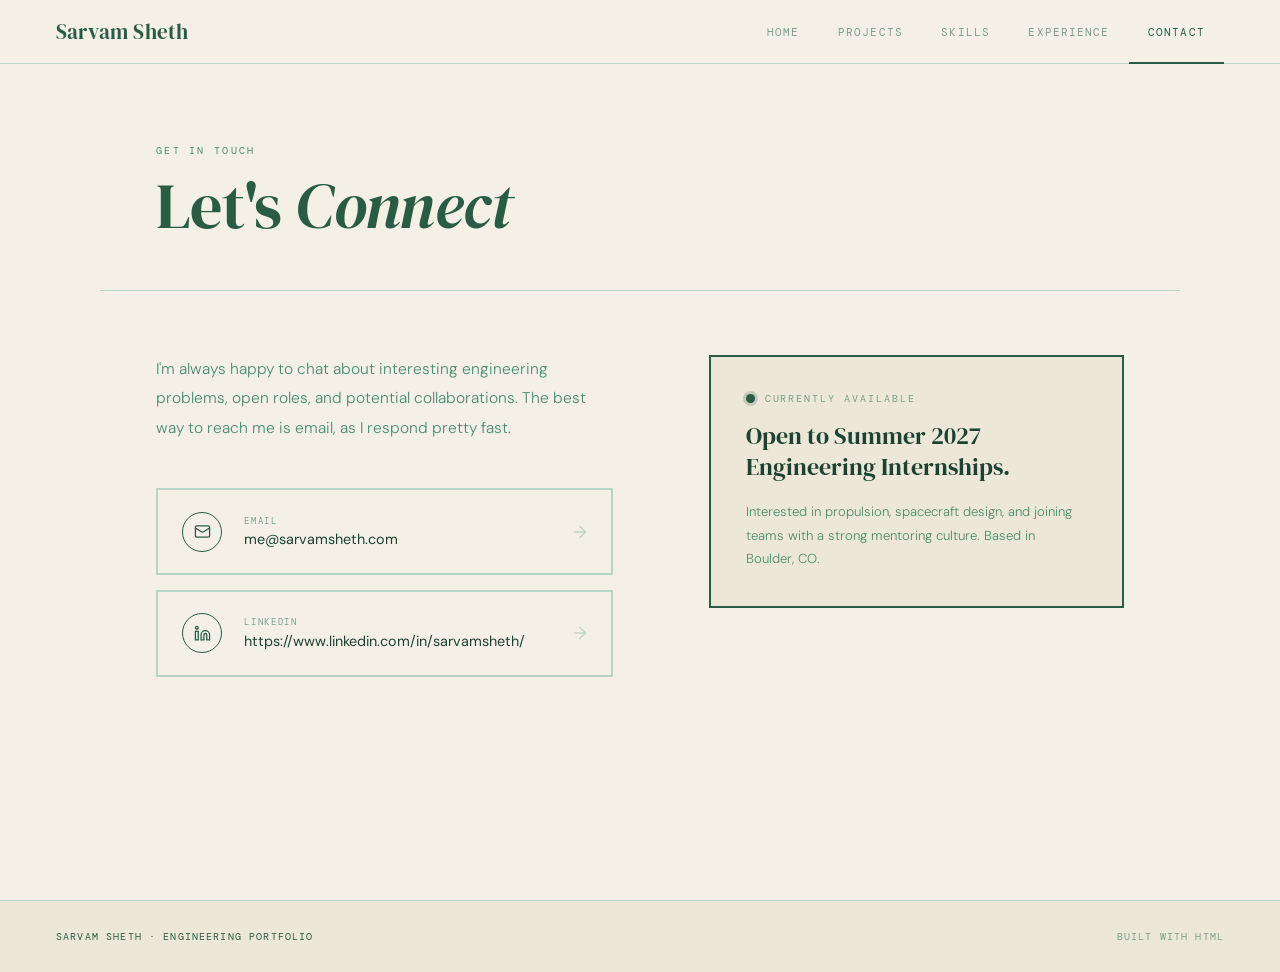
==== contact.html @ 3a16a287 "Add files via upload Split into multiple pages." ====
<!DOCTYPE html>
<html lang="en">
<head>
  <meta charset="UTF-8"/>
  <meta name="viewport" content="width=device-width, initial-scale=1.0"/>
  <title>Contact — Sarvam Sheth</title>
  <link rel="preconnect" href="https://fonts.googleapis.com">
  <link href="https://fonts.googleapis.com/css2?family=DM+Serif+Display:ital@0;1&family=DM+Mono:wght@400;500&family=DM+Sans:ital,wght@0,300;0,400;0,500;1,300&display=swap" rel="stylesheet">
  <link rel="stylesheet" href="styles.css">
</head>
<body>

<!-- NAV -->
<nav>
  <span class="nav-logo" onclick="location.href='index.html'">Sarvam Sheth</span>
  <ul class="nav-links">
    <li><button onclick="location.href='index.html'" id="nav-index">Home</button></li>
    <li><button onclick="location.href='projects.html'" id="nav-projects">Projects</button></li>
    <li><button onclick="location.href='skills.html'" id="nav-skills">Skills</button></li>
    <li><button onclick="location.href='experience.html'" id="nav-experience">Experience</button></li>
    <li><button onclick="location.href='contact.html'" id="nav-contact" class="active">Contact</button></li>
  </ul>
</nav>

<div class="page active" id="page-contact">
  <div class="page-header">
    <p class="section-eyebrow">Get in Touch</p>
    <h2 class="page-title">Let's <em>Connect</em></h2>
  </div>

  <div class="contact-body">
    <div class="reveal">
      <p class="contact-intro">
        I'm always happy to chat about interesting engineering problems, open roles,
        and potential collaborations. The best way to reach me is email, as I respond pretty fast.
      </p>
      <div class="contact-channels">

        <a class="contact-channel" href="me@sarvamsheth.com">
          <div class="ch-icon">
            <svg viewBox="0 0 24 24" fill="none" stroke="currentColor" stroke-width="1.8">
              <rect x="2" y="4" width="20" height="16" rx="2"/>
              <path d="m22 7-8.97 5.7a1.94 1.94 0 0 1-2.06 0L2 7"/>
            </svg>
          </div>
          <div class="ch-meta">
            <div class="ch-type">Email</div>
            <div class="ch-val"><span class="__cf_email__" data-cfemail="03626f667b43667b626e736f662d606c6e"><span class="__cf_email__" data-cfemail="5e333b1e2d3f2c283f332d363b2a36703d3133">me@sarvamsheth.com</span></span></div>
          </div>
          <div class="ch-arr">→</div>
        </a>

        <a class="contact-channel" href="https://www.linkedin.com/in/sarvam-sheth-b23569243/" target="_blank">
          <div class="ch-icon">
            <svg viewBox="0 0 24 24" fill="none" stroke="currentColor" stroke-width="1.8">
              <path d="M16 8a6 6 0 0 1 6 6v7h-4v-7a2 2 0 0 0-2-2 2 2 0 0 0-2 2v7h-4v-7a6 6 0 0 1 6-6z"/>
              <rect x="2" y="9" width="4" height="12"/><circle cx="4" cy="4" r="2"/>
            </svg>
          </div>
          <div class="ch-meta">
            <div class="ch-type">LinkedIn</div>
            <div class="ch-val">https://www.linkedin.com/in/sarvamsheth/</div>
          </div>
          <div class="ch-arr">→</div>
        </a>
      </div>
    </div>

    <div class="reveal">
      <div class="avail-card">
        <div class="avail-status"><span class="avail-dot"></span>Currently Available</div>
        <div class="avail-title">Open to Summer 2027 Engineering Internships.</div>
        <div class="avail-detail">
          Interested in propulsion, spacecraft design, and joining teams with a strong
          mentoring culture. Based in Boulder, CO.
        </div>
      </div>
    </div>
  </div>
</div><!-- /contact -->

<!-- FOOTER -->


<footer>
  <span>Sarvam Sheth &middot; Engineering Portfolio</span>
  <span>Built with HTML</span>
</footer>

<script src="main.js"></script>
</body>
</html>
---- styles.css ----
*, *::before, *::after { box-sizing: border-box; margin: 0; padding: 0; }

    :root {
      --cream:    #f4f0e6;
      --cream2:   #ece7d8;
      --cream3:   #e2dccb;
      --green:    #2a5c45;
      --green2:   #1d4232;
      --green-lt: #4a8c6e;
      --green-gl: rgba(42,92,69,0.07);
      --ink:      #2a5c45;
      --ink2:     #1d4232;
      --muted:    #7a9e8c;
      --border:   #b8d4c4;
      --serif:    'DM Serif Display', serif;
      --mono:     'DM Mono', monospace;
      --sans:     'DM Sans', sans-serif;
    }

    html { scroll-behavior: smooth; }
    body {
      background: var(--cream);
      color: var(--ink);
      font-family: var(--sans);
      overflow-x: hidden;
      min-height: 100vh;
    }

    /* ─── NAV ─── */
    nav {
      position: fixed; top: 0; width: 100%; z-index: 200;
      display: flex; justify-content: space-between; align-items: center;
      padding: 0 3.5rem;
      height: 64px;
      background: rgba(244,240,230,0.93);
      backdrop-filter: blur(16px);
      border-bottom: 1.5px solid var(--border);
    }
    .nav-logo {
      font-family: var(--serif);
      font-size: 1.3rem;
      color: var(--green);
      cursor: pointer;
      letter-spacing: .01em;
      user-select: none;
    }
    .nav-links { display: flex; gap: 0; list-style: none; }
    .nav-links li button {
      display: block;
      padding: 0 1.2rem;
      height: 64px;
      line-height: 64px;
      font-family: var(--mono);
      font-size: .7rem;
      letter-spacing: .1em;
      text-transform: uppercase;
      color: var(--muted);
      background: none;
      border: none;
      border-bottom: 2.5px solid transparent;
      cursor: pointer;
      transition: color .2s, background .2s, border-color .2s;
      white-space: nowrap;
    }
    .nav-links li button:hover { color: var(--green); background: var(--green-gl); }
    .nav-links li button.active { color: var(--green); border-bottom-color: var(--green); }

    /* ─── PAGE SYSTEM ─── */
    .page { display: none; padding-top: 64px; min-height: 100vh; }
    .page.active { display: block; }

    /* ─── SHARED ─── */
    .section-eyebrow {
      font-family: var(--mono);
      font-size: .65rem;
      letter-spacing: .22em;
      text-transform: uppercase;
      color: var(--green-lt);
      margin-bottom: .9rem;
    }
    h2.page-title {
      font-family: var(--serif);
      font-size: clamp(2.4rem, 5vw, 4rem);
      font-weight: 400;
      line-height: 1.1;
      color: var(--ink);
      letter-spacing: -.01em;
    }
    h2.page-title em { color: var(--green); font-style: italic; }
    .page-header {
      padding: 5rem 3.5rem 3rem;
      max-width: 1080px;
      margin: 0 auto;
      border-bottom: 1.5px solid var(--border);
    }

    /* ─── BUTTONS ─── */
    .btn {
      display: inline-flex; align-items: center; gap: .55rem;
      padding: .85rem 1.8rem;
      font-family: var(--mono);
      font-size: .7rem;
      letter-spacing: .1em;
      text-transform: uppercase;
      text-decoration: none;
      cursor: pointer;
      border: none;
      transition: all .18s;
    }
    .btn-solid { background: var(--green); color: var(--cream); border: 2px solid var(--green); }
    .btn-solid:hover { background: var(--green2); border-color: var(--green2); transform: translate(-2px,-2px); box-shadow: 4px 4px 0 var(--green2); }
    .btn-outline { background: transparent; color: var(--green); border: 2px solid var(--green); }
    .btn-outline:hover { background: var(--green); color: var(--cream); }
    .btn-ghost { background: rgba(42,92,69,.08); color: var(--green); border: 2px solid rgba(42,92,69,.3); }
    .btn-ghost:hover { background: rgba(42,92,69,.15); border-color: var(--green); }

    /* ═══════════════ HOME ═══════════════ */
    #page-home { padding-top: 0; }

    /* Tall wrapper gives scroll room while hero is sticky */
    .hero-wrapper {
      height: 175vh;
      position: relative;
    }

    /* Sticks to top while user scrolls through the wrapper */
    .hero-fullbg {
      position: sticky;
      top: 0;
      height: 100vh;
      overflow: hidden;
      display: flex;
      align-items: flex-end;
    }

    /* BG image — reveals on page load */
    .hero-bg-img {
      position: absolute; inset: 0;
      opacity: 0;
      animation: imgReveal 1.4s 0s cubic-bezier(.25,.46,.45,.94) forwards;
    }
    .hero-bg-img img {
      width: 100%; height: 100%;
      object-fit: cover; object-position: center top;
      display: block;
    }
    .hero-bg-placeholder {
      width: 100%; height: 100%;
      display: flex; flex-direction: column;
      align-items: center; justify-content: center; gap: 1rem;
      background: var(--cream2); color: var(--muted);
    }
    .hero-bg-placeholder svg { width: 80px; height: 80px; opacity: .25; }
    .hero-bg-placeholder span { font-family: var(--mono); font-size: .65rem; letter-spacing: .2em; text-transform: uppercase; }
    .hero-bg-placeholder small { font-family: var(--sans); font-size: .8rem; color: var(--border); }

    /* Gradient fade — scroll-driven via JS class */
    .hero-fade {
      position: absolute; bottom: 0; left: 0; right: 0;
      height: 75%;
      background: linear-gradient(to bottom,
        transparent 0%,
        rgba(244,240,230,0.2) 20%,
        rgba(244,240,230,0.75) 52%,
        rgba(244,240,230,0.97) 78%,
        var(--cream) 100%
      );
      opacity: 0;
      transition: opacity .9s ease;
      pointer-events: none;
    }
    .hero-fullbg.text-visible .hero-fade { opacity: 1; }

    /* Text content — scroll-driven */
    .hero-content {
      position: relative; z-index: 2;
      padding: 0 3.5rem 5rem;
      max-width: 680px;
    }
    .hero-eyebrow {
      font-family: var(--mono);
      font-size: .7rem; letter-spacing: .22em; text-transform: uppercase;
      color: var(--green-lt); margin-bottom: 1.2rem;
      opacity: 0; transform: translateY(32px);
      transition: opacity .6s ease, transform .6s ease;
      transition-delay: 0s;
    }
    h1.hero-title {
      font-family: var(--serif);
      font-size: clamp(3.2rem, 7vw, 6rem);
      font-weight: 400; line-height: 1.02; letter-spacing: -.02em;
      color: var(--green2);
      opacity: 0; transform: translateY(32px);
      transition: opacity .65s ease, transform .65s ease;
      transition-delay: 0.1s;
    }
    h1.hero-title em { color: var(--green); font-style: italic; }
    .hero-bio {
      margin-top: 1.6rem;
      font-size: 1rem; font-weight: 300; line-height: 1.85;
      color: var(--green-lt); max-width: 480px;
      opacity: 0; transform: translateY(32px);
      transition: opacity .65s ease, transform .65s ease;
      transition-delay: 0.22s;
    }
    .hero-actions {
      display: flex; gap: .9rem; margin-top: 2.4rem; flex-wrap: wrap;
      opacity: 0; transform: translateY(28px);
      transition: opacity .6s ease, transform .6s ease;
      transition-delay: 0.34s;
    }

    /* Text-visible state — triggered by JS on scroll */
    .hero-fullbg.text-visible .hero-eyebrow,
    .hero-fullbg.text-visible h1.hero-title,
    .hero-fullbg.text-visible .hero-bio,
    .hero-fullbg.text-visible .hero-actions {
      opacity: 1; transform: translateY(0);
    }

    /* Scroll hint — visible after image loads, fades when text appears */
    .hero-scroll-hint {
      position: absolute; bottom: 2rem; right: 3.5rem;
      font-family: var(--mono); font-size: .58rem; letter-spacing: .2em; text-transform: uppercase;
      color: var(--muted);
      display: flex; flex-direction: column; align-items: center; gap: .5rem;
      opacity: 0;
      transition: opacity .5s ease;
    }
    .hero-scroll-hint.hint-show { opacity: 1; }
    .hero-fullbg.text-visible .hero-scroll-hint { opacity: 0; pointer-events: none; }
    .hero-scroll-hint::after { content: ''; width: 1px; height: 36px; background: var(--border); }

    /* About section — slide from opposite sides */
    .about-slide-left {
      opacity: 0; transform: translateX(-72px);
      transition: opacity .85s cubic-bezier(.16,1,.3,1), transform .85s cubic-bezier(.16,1,.3,1);
    }
    .about-slide-right {
      opacity: 0; transform: translateX(72px);
      transition: opacity .85s cubic-bezier(.16,1,.3,1), transform .85s cubic-bezier(.16,1,.3,1);
      transition-delay: 0.12s;
    }
    .about-slide-left.slide-in { opacity: 1; transform: translateX(0); }
    .about-slide-right.slide-in { opacity: 1; transform: translateX(0); }

    /* Home — about band */
    .home-about {
      background: var(--cream2);
      color: var(--green2);
      padding: 5.5rem 3.5rem;
      border-top: 1.5px solid var(--border);
    }
    .home-about-inner {
      max-width: 1080px;
      margin: 0 auto;
      display: grid;
      grid-template-columns: 1fr 1fr;
      gap: 6rem;
      align-items: start;
    }
    .home-about .section-eyebrow { color: var(--green-lt); }
    .home-about .page-title { color: var(--green2); }
    .home-about .page-title em { color: var(--green); }
    .about-body {
      font-size: .95rem;
      font-weight: 300;
      color: var(--green-lt);
      line-height: 1.9;
    }
    .about-body p + p { margin-top: 1.2rem; }
    .about-facts { display: flex; flex-direction: column; gap: 0; }
    .fact-row {
      display: flex; gap: 1.4rem; align-items: flex-start;
      padding: 1.4rem 0;
      border-bottom: 1px solid var(--border);
    }
    .fact-row:first-child { padding-top: 0; }
    .fact-num {
      font-family: var(--serif);
      font-size: 2.8rem;
      color: var(--green);
      line-height: 1;
      min-width: 80px;
    }
    .fact-detail {}
    .fact-label { font-family: var(--mono); font-size: .62rem; letter-spacing: .14em; text-transform: uppercase; color: var(--muted); margin-top: .35rem; }


    /* ── Project slide-in from sides ── */
    .proj-slide-left {
      opacity: 0; transform: translateX(-80px);
      transition: opacity .8s cubic-bezier(.16,1,.3,1), transform .8s cubic-bezier(.16,1,.3,1);
    }
    .proj-slide-right {
      opacity: 0; transform: translateX(80px);
      transition: opacity .8s cubic-bezier(.16,1,.3,1), transform .8s cubic-bezier(.16,1,.3,1);
      transition-delay: 0.1s;
    }
    .proj-slide-left.slide-in  { opacity: 1; transform: translateX(0); }
    .proj-slide-right.slide-in { opacity: 1; transform: translateX(0); }

    /* ── Skill box pop-in ── */
    .skill-box {
      border: 2.5px solid var(--green);
      padding: 1.6rem 1.5rem 1.4rem;
      background: var(--cream);
      position: relative;
      transition: transform .18s, box-shadow .18s, background .18s,
                  opacity .5s ease, scale .5s cubic-bezier(.16,1,.3,1);
      opacity: 0;
      scale: 0.88;
    }
    .skill-box.pop-in { opacity: 1; scale: 1; }
    .skill-box:hover { transform: translate(-4px,-4px); box-shadow: 6px 6px 0 var(--green); background: var(--cream2); }

    /* ═══════════════ PROJECTS ═══════════════ */
    .projects-list {
      max-width: 1080px;
      margin: 0 auto;
      padding: 0 3.5rem 6rem;
    }
    .project-item {
      display: grid;
      grid-template-columns: 1fr 1fr;
      border-bottom: 1.5px solid var(--border);
      padding: 4rem 0;
    }
    .project-item.flip { direction: rtl; }
    .project-item.flip > * { direction: ltr; }
    .proj-img-wrap {
      background: var(--cream2);
      border: 1.5px solid var(--border);
      aspect-ratio: 4/3;
      overflow: hidden;
      position: relative;
      display: flex; align-items: center; justify-content: center;
    }
    .proj-img-wrap img { width: 100%; height: 100%; object-fit: cover; position: absolute; inset: 0; }
    .proj-img-placeholder { display: flex; flex-direction: column; align-items: center; gap: .7rem; color: var(--muted); }
    .proj-img-placeholder svg { width: 40px; height: 40px; opacity: .3; }
    .proj-img-placeholder span { font-family: var(--mono); font-size: .58rem; letter-spacing: .1em; text-transform: uppercase; }
    .proj-img-placeholder small { font-family: var(--sans); font-size: .73rem; color: var(--border); max-width: 130px; text-align: center; line-height: 1.5; }
    .proj-content {
      padding: 2.5rem 3rem;
      display: flex; flex-direction: column; justify-content: center;
      border: 1.5px solid var(--border);
      border-left: none;
    }
    .project-item.flip .proj-content { border-left: 1.5px solid var(--border); border-right: none; }
    .proj-num { font-family: var(--mono); font-size: .6rem; letter-spacing: .18em; text-transform: uppercase; color: var(--green-lt); margin-bottom: .9rem; }
    .proj-title { font-family: var(--serif); font-size: 1.85rem; font-weight: 400; line-height: 1.15; margin-bottom: 1rem; color: var(--green2); }
    .proj-desc { font-size: .87rem; font-weight: 300; color: var(--green-lt); line-height: 1.85; margin-bottom: 1.5rem; }
    .proj-tags { display: flex; flex-wrap: wrap; gap: .4rem; margin-bottom: 1.8rem; }
    .tag {
      font-family: var(--mono); font-size: .58rem; letter-spacing: .1em; text-transform: uppercase;
      padding: .28rem .72rem; border: 1.5px solid var(--border); color: var(--muted);
    }
    .proj-link {
      font-family: var(--mono); font-size: .67rem; letter-spacing: .12em; text-transform: uppercase;
      color: var(--green); text-decoration: none; background: none; border: none; padding: 0;
      display: inline-flex; align-items: center; gap: .5rem;
      border-bottom: 1.5px solid var(--green); padding-bottom: .15rem; width: fit-content;
      transition: gap .2s, color .2s; cursor: pointer;
    }
    .proj-link:hover { gap: .9rem; color: var(--green2); }

    /* ═══════════════ SKILLS ═══════════════ */
    .skills-body { max-width: 1080px; margin: 0 auto; padding: 3.5rem 3.5rem 6rem; }
    .skills-category { margin-bottom: 4.5rem; }
    .skills-cat-title {
      font-family: var(--mono); font-size: .65rem; letter-spacing: .2em; text-transform: uppercase;
      color: var(--green); padding-bottom: 1rem;
      border-bottom: 2px solid var(--green); margin-bottom: 1.8rem;
      display: flex; align-items: center; gap: .7rem;
    }
    .skills-cat-title::before { content: ''; width: 8px; height: 8px; background: var(--green); border-radius: 50%; flex-shrink: 0; }
    .skills-boxes {
      display: grid;
      grid-template-columns: repeat(3, 1fr);
      gap: 1rem;
    }

    .skill-box-tag {
      position: absolute; top: .8rem; right: .9rem;
      font-family: var(--mono); font-size: .52rem; letter-spacing: .1em; text-transform: uppercase;
      color: var(--border);
    }
    .skill-box-name { font-family: var(--serif); font-size: 1.2rem; font-weight: 400; margin-bottom: .45rem; color: var(--green2); }
    .skill-box-level { font-family: var(--mono); font-size: .57rem; letter-spacing: .14em; text-transform: uppercase; color: var(--green-lt); margin-bottom: .75rem; }
    .skill-box-desc { font-size: .79rem; font-weight: 300; color: var(--green-lt); line-height: 1.72; }

    /* ═══════════════ EXPERIENCE ═══════════════ */
    .experience-body { max-width: 1180px; margin: 0 auto; padding: 3.5rem 3.5rem 6rem; }
    .timeline { position: relative; padding-left: 2.5rem; }
    .timeline::before { content: ''; position: absolute; left: 0; top: 0; bottom: 0; width: 1.5px; background: var(--border); }
    .timeline-item {
      position: relative; padding-bottom: 4rem;
      display: grid; grid-template-columns: 1fr 320px;
      gap: 3rem; align-items: start;
    }
    .timeline-item::before {
      content: ''; position: absolute; left: -2.5rem; top: .55rem;
      width: 9px; height: 9px; background: var(--green); border-radius: 50%;
      border: 2.5px solid var(--cream); box-shadow: 0 0 0 1.5px var(--green);
    }
    .tl-text { min-width: 0; }
    .tl-date { font-family: var(--mono); font-size: .62rem; letter-spacing: .18em; text-transform: uppercase; color: var(--green-lt); margin-bottom: .5rem; }
    .tl-role { font-family: var(--serif); font-size: 1.7rem; font-weight: 400; line-height: 1.2; color: var(--green2); }
    .tl-company { font-family: var(--mono); font-size: .73rem; color: var(--muted); letter-spacing: .06em; margin: .45rem 0 1rem; }
    .tl-desc { font-size: .87rem; font-weight: 300; color: var(--green-lt); line-height: 1.9; }
    .tl-images {
      display: grid;
      grid-template-columns: 1fr 1fr;
      gap: .5rem;
      align-content: start;
    }
    .tl-img-item {
      aspect-ratio: 1/1; background: var(--cream2);
      border: 1.5px solid var(--border); overflow: hidden;
      display: flex; align-items: center; justify-content: center;
    }
    .tl-img-item img { width: 100%; height: 100%; object-fit: cover; display: block; }
    .tl-img-ph { display: flex; flex-direction: column; align-items: center; gap: .4rem; color: var(--muted); }
    .tl-img-ph svg { width: 22px; height: 22px; opacity: .28; }
    .tl-img-ph span { font-family: var(--mono); font-size: .5rem; letter-spacing: .1em; text-transform: uppercase; }
    .tl-img-cap { font-family: var(--mono); font-size: .5rem; letter-spacing: .1em; text-transform: uppercase; color: var(--muted); margin-top: .25rem; }
    @media (max-width: 860px) {
      .timeline-item { grid-template-columns: 1fr; }
      .tl-images { grid-template-columns: repeat(3, 1fr); }
    }

    /* ═══════════════ CONTACT ═══════════════ */
    .contact-body {
      max-width: 1080px; margin: 0 auto;
      padding: 4rem 3.5rem 6rem;
      display: grid; grid-template-columns: 1.1fr 1fr; gap: 6rem; align-items: start;
    }
    .contact-intro { font-size: .97rem; font-weight: 300; color: var(--green-lt); line-height: 1.9; margin-bottom: 2.8rem; }
    .contact-channels { display: flex; flex-direction: column; gap: .9rem; }
    .contact-channel {
      display: flex; align-items: center; gap: 1.4rem;
      padding: 1.35rem 1.5rem;
      border: 2px solid var(--border);
      text-decoration: none; color: var(--green2); background: var(--cream);
      transition: border-color .18s, transform .18s, box-shadow .18s;
    }
    .contact-channel:hover { border-color: var(--green); transform: translate(-3px,-3px); box-shadow: 5px 5px 0 var(--green); }
    .ch-icon {
      width: 40px; height: 40px; border: 1.5px solid var(--green); border-radius: 50%;
      display: flex; align-items: center; justify-content: center; color: var(--green); flex-shrink: 0;
    }
    .ch-icon svg { width: 17px; height: 17px; }
    .ch-meta { flex: 1; }
    .ch-type { font-family: var(--mono); font-size: .58rem; letter-spacing: .18em; text-transform: uppercase; color: var(--muted); margin-bottom: .22rem; }
    .ch-val { font-size: .9rem; font-weight: 400; }
    .ch-arr { font-size: 1.1rem; color: var(--border); transition: color .2s; }
    .contact-channel:hover .ch-arr { color: var(--green); }

    .avail-card {
      padding: 2.2rem; border: 2.5px solid var(--green);
      background: var(--cream2); color: var(--green2);
    }
    .avail-status { font-family: var(--mono); font-size: .62rem; letter-spacing: .2em; text-transform: uppercase; color: var(--muted); margin-bottom: 1rem; display: flex; align-items: center; gap: .6rem; }
    .avail-dot { width: 9px; height: 9px; background: var(--green); border-radius: 50%; box-shadow: 0 0 0 3px rgba(42,92,69,.2); flex-shrink: 0; }
    .avail-title { font-family: var(--serif); font-size: 1.5rem; line-height: 1.28; color: var(--green2); margin-bottom: 1.1rem; }
    .avail-detail { font-size: .82rem; font-weight: 300; color: var(--green-lt); line-height: 1.8; }

    /* ─── FOOTER ─── */
    footer {
      background: var(--cream2); color: var(--muted);
      border-top: 1.5px solid var(--border);
      padding: 1.8rem 3.5rem;
      display: flex; justify-content: space-between; align-items: center;
      font-family: var(--mono); font-size: .6rem; letter-spacing: .12em; text-transform: uppercase;
    }
    footer span:first-child { color: var(--green); }

    /* ─── ANIMATIONS ─── */
    @keyframes fadeUp {
      from { opacity: 0; transform: translateY(20px); }
      to   { opacity: 1; transform: translateY(0); }
    }
    @keyframes fadeIn {
      from { opacity: 0; }
      to   { opacity: 1; }
    }
    @keyframes imgReveal {
      0%   { opacity: 0; transform: scale(1.04); }
      100% { opacity: 1; transform: scale(1); }
    }

    /* Page-header entrance animation (triggered via .page-entering class) */
    .page-entering .page-header .section-eyebrow {
      opacity: 0;
      animation: fadeUp .5s .05s ease forwards;
    }
    .page-entering .page-header .page-title {
      opacity: 0;
      animation: fadeUp .6s .2s ease forwards;
    }

    .reveal { opacity: 0; transform: translateY(24px); transition: opacity .65s ease, transform .65s ease; }
    .reveal.visible { opacity: 1; transform: none; }

    /* ─── RESPONSIVE ─── */
    /* ── Tablet (≤860px) ── */
    @media (max-width: 860px) {
      nav { padding: 0 1.5rem; }
      .nav-links li button { padding: 0 .75rem; font-size: .63rem; }
      #page-home .hero { grid-template-columns: 1fr; padding: 3.5rem 1.5rem; gap: 2.5rem; }
      .hero-photo-wrap { max-width: 260px; }
      .home-about { padding: 4rem 1.5rem; }
      .home-about-inner { grid-template-columns: 1fr; gap: 3rem; }
      .page-header, .projects-list, .skills-body, .experience-body, .contact-body { padding-left: 1.5rem; padding-right: 1.5rem; }
      .project-item { grid-template-columns: 1fr; }
      .project-item.flip { direction: ltr; }
      .proj-content { border-left: 1.5px solid var(--border) !important; border-right: none !important; border-top: none; }
      .skills-boxes { grid-template-columns: 1fr 1fr; }
      .contact-body { grid-template-columns: 1fr; gap: 3rem; }
      footer { flex-direction: column; gap: .6rem; text-align: center; }
      .timeline-item { grid-template-columns: 1fr; }
      .tl-images { grid-template-columns: repeat(3, 1fr); position: static; }
    }

    /* ── Phone (≤520px) ── */
    @media (max-width: 520px) {
      /* Nav */
      nav { padding: 0 1rem; height: 52px; }
      .nav-logo { font-size: .85rem; }
      .nav-links { gap: 0; }
      .nav-links li button { padding: 0 .5rem; font-size: .55rem; letter-spacing: .08em; }

      /* Hero */
      .hero-content { padding: 0 1.2rem 4rem; }
      h1.hero-title { font-size: 2.6rem; }
      .hero-bio { font-size: .88rem; }
      .hero-actions { flex-direction: column; gap: .6rem; }
      .hero-actions .btn { text-align: center; justify-content: center; }
      .hero-scroll-hint { right: 1.2rem; }

      /* Home about */
      .home-about { padding: 3rem 1.2rem; }
      .page-title { font-size: 1.9rem; }

      /* Page headers */
      .page-header { padding-left: 1.2rem; padding-right: 1.2rem; }
      .page-header .page-title { font-size: 2rem; }

      /* Projects */
      .projects-list { padding-left: 1.2rem; padding-right: 1.2rem; padding-bottom: 3rem; }
      .proj-title { font-size: 1.4rem; }
      .proj-content { padding: 1.5rem 1.2rem; }

      /* Skills */
      .skills-body { padding: 2rem 1.2rem 4rem; }
      .skills-boxes { grid-template-columns: 1fr; }

      /* Experience */
      .experience-body { padding: 2rem 1.2rem 4rem; }
      .timeline { padding-left: 1.8rem; }
      .tl-role { font-size: 1.3rem; }
      .tl-images { grid-template-columns: 1fr 1fr; }

      /* Contact */
      .contact-body { padding: 2rem 1.2rem 4rem; }
      .contact-channel { padding: 1rem 1.1rem; gap: 1rem; }

      /* Footer */
      footer { padding: 1.4rem 1.2rem; flex-direction: column; gap: .5rem; text-align: center; }

      /* Buttons */
      .btn { font-size: .67rem; padding: .75rem 1.4rem; }

      /* Project modals */
      .pmod-header { padding: 0 1.2rem; }
      .pmod-body { padding: 1.8rem 1.2rem 4rem; }
      .pmod-title { font-size: 1.6rem; }
      .pmod-meta { grid-template-columns: 1fr; }
      .pmod-meta-item { border-right: none; border-bottom: 1.5px solid var(--border); }
      .pmod-meta-item:last-child { border-bottom: none; }
      .pmod-img-grid { grid-template-columns: 1fr; }
    }

    /* ═══════════════ PROJECT DETAIL MODAL ═══════════════ */
    .proj-modal-backdrop {
      position: fixed; inset: 0; z-index: 500;
      background: rgba(29,66,50,0.18);
      opacity: 0; pointer-events: none;
      transition: opacity .35s ease;
    }
    .proj-modal-backdrop.open { opacity: 1; pointer-events: all; }

    .proj-modal {
      position: fixed; top: 0; right: 0; bottom: 0; z-index: 600;
      width: min(840px, 100vw);
      background: var(--cream);
      overflow-y: auto;
      transform: translateX(100%);
      transition: transform .42s cubic-bezier(.16,1,.3,1);
      box-shadow: -8px 0 40px rgba(29,66,50,0.12);
    }
    .proj-modal.open { transform: translateX(0); }

    .pmod-header {
      position: sticky; top: 0; z-index: 10;
      background: rgba(244,240,230,0.96);
      backdrop-filter: blur(12px);
      border-bottom: 1.5px solid var(--border);
      padding: 0 2.5rem; height: 60px;
      display: flex; align-items: center; justify-content: space-between;
    }
    .pmod-back {
      display: flex; align-items: center; gap: .55rem;
      font-family: var(--mono); font-size: .67rem; letter-spacing: .12em; text-transform: uppercase;
      color: var(--green); background: none; border: none; cursor: pointer;
      transition: gap .2s;
    }
    .pmod-back:hover { gap: .9rem; }
    .pmod-back svg { width: 14px; height: 14px; flex-shrink: 0; }
    .pmod-num { font-family: var(--mono); font-size: .6rem; letter-spacing: .18em; text-transform: uppercase; color: var(--muted); }

    .pmod-hero-img {
      width: 100%; aspect-ratio: 16/7;
      background: var(--cream2);
      border-bottom: 1.5px solid var(--border);
      overflow: hidden; position: relative;
      display: flex; align-items: center; justify-content: center;
    }
    .pmod-hero-img img { width: 100%; height: 100%; object-fit: cover; display: block; }
    .pmod-img-ph { display: flex; flex-direction: column; align-items: center; gap: .7rem; color: var(--muted); text-align: center; }
    .pmod-img-ph svg { width: 38px; height: 38px; opacity: .28; }
    .pmod-img-ph span { font-family: var(--mono); font-size: .58rem; letter-spacing: .12em; text-transform: uppercase; }
    .pmod-img-ph small { font-family: var(--sans); font-size: .72rem; color: var(--border); }

    .pmod-body { padding: 3rem 2.5rem 5rem; }
    .pmod-title {
      font-family: var(--serif);
      font-size: clamp(1.9rem, 4vw, 2.8rem);
      font-weight: 400; line-height: 1.1; letter-spacing: -.01em;
      color: var(--green2); margin-bottom: 1rem;
    }
    .pmod-tags { display: flex; flex-wrap: wrap; gap: .4rem; margin-bottom: 2.2rem; }

    .pmod-meta {
      display: grid; grid-template-columns: repeat(3, 1fr);
      border: 1.5px solid var(--border); margin-bottom: 3rem;
    }
    .pmod-meta-item { padding: 1.1rem 1.2rem; border-right: 1.5px solid var(--border); }
    .pmod-meta-item:last-child { border-right: none; }
    .pmod-meta-label { font-family: var(--mono); font-size: .55rem; letter-spacing: .18em; text-transform: uppercase; color: var(--muted); margin-bottom: .35rem; }
    .pmod-meta-val { font-size: .88rem; font-weight: 500; color: var(--green2); }

    .pmod-section { margin-bottom: 3rem; }
    .pmod-section-title {
      font-family: var(--mono); font-size: .62rem; letter-spacing: .2em; text-transform: uppercase;
      color: var(--green); border-bottom: 1.5px solid var(--border);
      padding-bottom: .8rem; margin-bottom: 1.4rem;
    }
    .pmod-text { font-size: .92rem; font-weight: 300; color: var(--green-lt); line-height: 1.9; }
    .pmod-text p + p { margin-top: 1.1rem; }

    .pmod-img-grid { display: grid; grid-template-columns: 1fr 1fr; gap: 1rem; margin: 2rem 0; }
    .pmod-img-grid.single { grid-template-columns: 1fr; }
    .pmod-inline-img {
      aspect-ratio: 4/3;
      background: var(--cream2); border: 1.5px solid var(--border);
      overflow: hidden; position: relative;
      display: flex; align-items: center; justify-content: center;
    }
    .pmod-inline-img img { width: 100%; height: 100%; object-fit: cover; display: block; }
    .pmod-img-cap { font-family: var(--mono); font-size: .57rem; letter-spacing: .1em; text-transform: uppercase; color: var(--muted); margin-top: .45rem; }

    .pmod-bullets { list-style: none; display: flex; flex-direction: column; gap: .75rem; }
    .pmod-bullets li {
      display: flex; gap: .8rem; align-items: flex-start;
      font-size: .9rem; font-weight: 300; color: var(--green-lt); line-height: 1.75;
    }
    .pmod-bullets li::before { content: "→"; color: var(--green); font-family: var(--mono); font-size: .78rem; flex-shrink: 0; margin-top: .1rem; }

    .pmod-link-row { display: flex; gap: 1rem; margin-top: 2.5rem; flex-wrap: wrap; }

    @media (max-width: 600px) {
      .pmod-body { padding: 2rem 1.5rem 4rem; }
      .pmod-header { padding: 0 1.5rem; }
      .pmod-meta { grid-template-columns: 1fr; }
      .pmod-meta-item { border-right: none; border-bottom: 1.5px solid var(--border); }
      .pmod-meta-item:last-child { border-bottom: none; }
      .pmod-img-grid { grid-template-columns: 1fr; }
    }
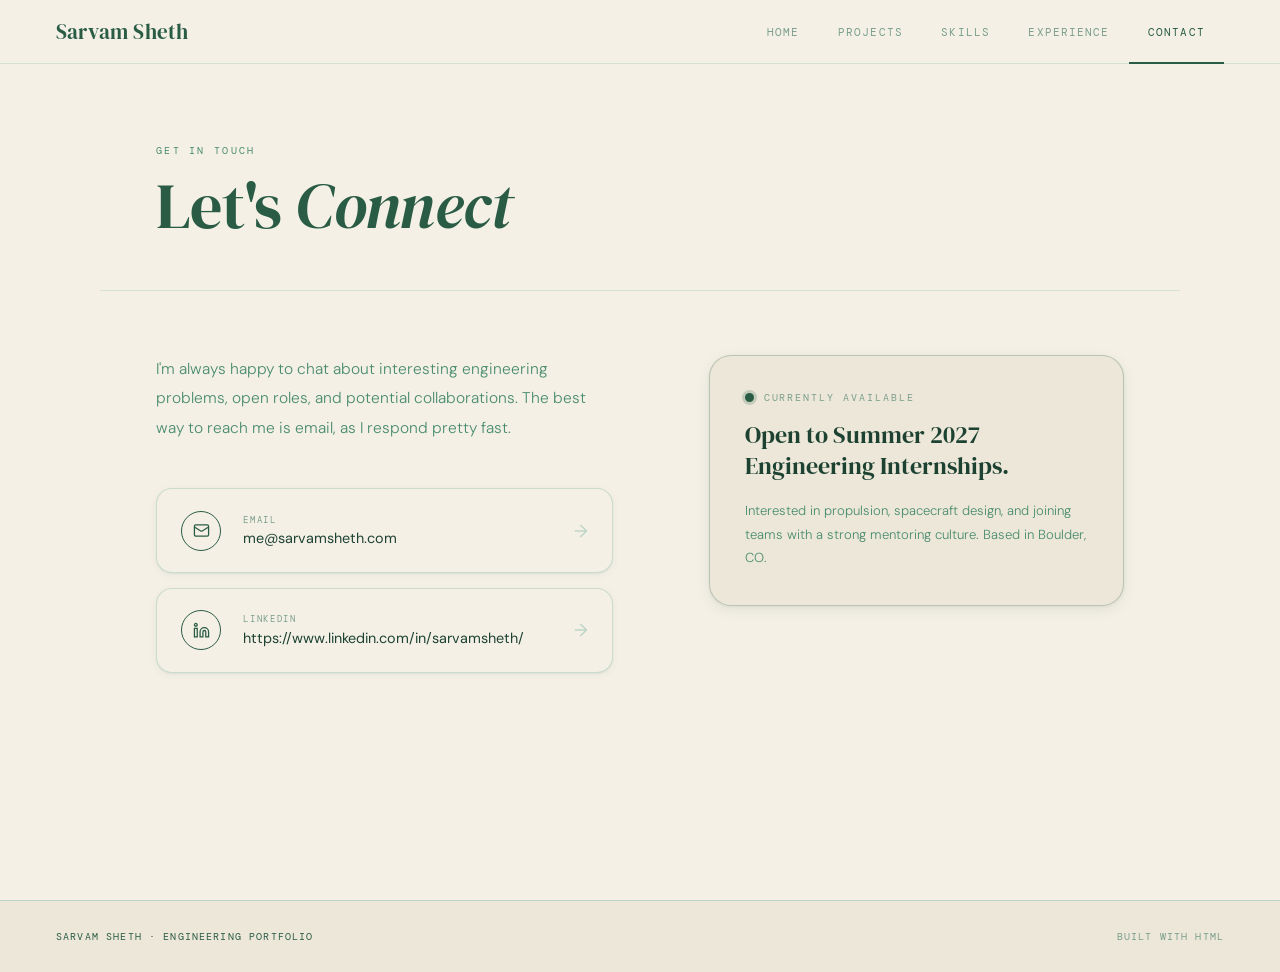
==== commit 01d4ffcd: "Add files via upload" ====
--- a/contact.html
+++ b/contact.html
@@ -77,9 +77,7 @@
       </div>
     </div>
   </div>
-</div><!-- /contact -->
-
-<!-- FOOTER -->
+</div>
 
 
 <footer>
@@ -89,4 +87,4 @@
 
 <script src="main.js"></script>
 </body>
-</html>
+</html>
--- a/styles.css
+++ b/styles.css
@@ -1,4 +1,4 @@
-    *, *::before, *::after { box-sizing: border-box; margin: 0; padding: 0; }
+*, *::before, *::after { box-sizing: border-box; margin: 0; padding: 0; }
 
     :root {
       --cream:    #f4f0e6;
@@ -15,6 +15,13 @@
       --serif:    'DM Serif Display', serif;
       --mono:     'DM Mono', monospace;
       --sans:     'DM Sans', sans-serif;
+      --r-lg: 22px;
+      --r-md: 16px;
+      --r-sm: 10px;
+      --r-pill: 999px;
+      --shadow-sm: 0 1px 2px rgba(29,66,50,.05), 0 2px 8px rgba(29,66,50,.05);
+      --shadow-md: 0 4px 14px rgba(29,66,50,.08), 0 1px 3px rgba(29,66,50,.06);
+      --shadow-lg: 0 14px 34px rgba(29,66,50,.12), 0 2px 8px rgba(29,66,50,.06);
     }
 
     html { scroll-behavior: smooth; }
@@ -34,7 +41,7 @@
       height: 64px;
       background: rgba(244,240,230,0.93);
       backdrop-filter: blur(16px);
-      border-bottom: 1.5px solid var(--border);
+      border-bottom: 1px solid rgba(184,212,196,.55);
     }
     .nav-logo {
       font-family: var(--serif);
@@ -62,7 +69,7 @@
       transition: color .2s, background .2s, border-color .2s;
       white-space: nowrap;
     }
-    .nav-links li button:hover { color: var(--green); background: var(--green-gl); }
+    .nav-links li button:hover { color: var(--green); background: var(--green-gl); border-radius: var(--r-sm) var(--r-sm) 0 0; }
     .nav-links li button.active { color: var(--green); border-bottom-color: var(--green); }
 
     /* ─── PAGE SYSTEM ─── */
@@ -91,7 +98,7 @@
       padding: 5rem 3.5rem 3rem;
       max-width: 1080px;
       margin: 0 auto;
-      border-bottom: 1.5px solid var(--border);
+      border-bottom: 1px solid rgba(184,212,196,.5);
     }
 
     /* ─── BUTTONS ─── */
@@ -107,12 +114,13 @@
       border: none;
       transition: all .18s;
     }
-    .btn-solid { background: var(--green); color: var(--cream); border: 2px solid var(--green); }
-    .btn-solid:hover { background: var(--green2); border-color: var(--green2); transform: translate(-2px,-2px); box-shadow: 4px 4px 0 var(--green2); }
-    .btn-outline { background: transparent; color: var(--green); border: 2px solid var(--green); }
-    .btn-outline:hover { background: var(--green); color: var(--cream); }
-    .btn-ghost { background: rgba(42,92,69,.08); color: var(--green); border: 2px solid rgba(42,92,69,.3); }
-    .btn-ghost:hover { background: rgba(42,92,69,.15); border-color: var(--green); }
+    .btn { border-radius: var(--r-pill); }
+    .btn-solid { background: var(--green); color: var(--cream); border: 1px solid var(--green); box-shadow: var(--shadow-sm); }
+    .btn-solid:hover { background: var(--green2); border-color: var(--green2); transform: translateY(-2px); box-shadow: var(--shadow-md); }
+    .btn-outline { background: transparent; color: var(--green); border: 1.5px solid var(--border); }
+    .btn-outline:hover { background: var(--green); color: var(--cream); border-color: var(--green); transform: translateY(-2px); box-shadow: var(--shadow-md); }
+    .btn-ghost { background: rgba(42,92,69,.06); color: var(--green); border: 1.5px solid rgba(42,92,69,.16); }
+    .btn-ghost:hover { background: rgba(42,92,69,.12); border-color: rgba(42,92,69,.3); transform: translateY(-2px); }
 
     /* ═══════════════ HOME ═══════════════ */
     #page-home { padding-top: 0; }
@@ -154,16 +162,16 @@
     .hero-bg-placeholder span { font-family: var(--mono); font-size: .65rem; letter-spacing: .2em; text-transform: uppercase; }
     .hero-bg-placeholder small { font-family: var(--sans); font-size: .8rem; color: var(--border); }
 
-    /* Gradient fade — scroll-driven via JS class */
+    /* Gradient fade — scroll-driven via JS class, anchored bottom-left so the
+       right side of the photo (face) stays clear */
     .hero-fade {
-      position: absolute; bottom: 0; left: 0; right: 0;
-      height: 75%;
-      background: linear-gradient(to bottom,
-        transparent 0%,
-        rgba(244,240,230,0.2) 20%,
-        rgba(244,240,230,0.75) 52%,
-        rgba(244,240,230,0.97) 78%,
-        var(--cream) 100%
+      position: absolute; inset: 0;
+      background: radial-gradient(130% 105% at 4% 100%,
+        rgba(244,240,230,0.96) 0%,
+        rgba(244,240,230,0.82) 20%,
+        rgba(244,240,230,0.5) 38%,
+        rgba(244,240,230,0.18) 56%,
+        transparent 74%
       );
       opacity: 0;
       transition: opacity .9s ease;
@@ -171,11 +179,26 @@
     }
     .hero-fullbg.text-visible .hero-fade { opacity: 1; }
 
-    /* Text content — scroll-driven */
+    /* Text content — scroll-driven, sits on its own frosted glass panel
+       so it stays readable without washing out the rest of the photo */
     .hero-content {
       position: relative; z-index: 2;
-      padding: 0 3.5rem 5rem;
-      max-width: 680px;
+      margin: 0 3.5rem 5rem;
+      max-width: 600px;
+      padding: 2.5rem 2.75rem;
+      border-radius: 28px;
+      background: rgba(244,240,230,0);
+      backdrop-filter: blur(0px);
+      -webkit-backdrop-filter: blur(0px);
+      box-shadow: none;
+      transition: background .8s ease, backdrop-filter .8s ease,
+                  -webkit-backdrop-filter .8s ease, box-shadow .8s ease;
+    }
+    .hero-fullbg.text-visible .hero-content {
+      background: rgba(244,240,230,0.58);
+      backdrop-filter: blur(22px) saturate(150%);
+      -webkit-backdrop-filter: blur(22px) saturate(150%);
+      box-shadow: 0 24px 64px rgba(29,66,50,.16);
     }
     .hero-eyebrow {
       font-family: var(--mono);
@@ -190,6 +213,7 @@
       font-size: clamp(3.2rem, 7vw, 6rem);
       font-weight: 400; line-height: 1.02; letter-spacing: -.02em;
       color: var(--green2);
+      text-shadow: 0 2px 18px rgba(244,240,230,.5);
       opacity: 0; transform: translateY(32px);
       transition: opacity .65s ease, transform .65s ease;
       transition-delay: 0.1s;
@@ -302,17 +326,19 @@
 
     /* ── Skill box pop-in ── */
     .skill-box {
-      border: 2.5px solid var(--green);
+      border: 1px solid rgba(184,212,196,.7);
+      border-radius: var(--r-md);
+      box-shadow: var(--shadow-sm);
       padding: 1.6rem 1.5rem 1.4rem;
       background: var(--cream);
       position: relative;
-      transition: transform .18s, box-shadow .18s, background .18s,
+      transition: transform .2s, box-shadow .2s, background .2s,
                   opacity .5s ease, scale .5s cubic-bezier(.16,1,.3,1);
       opacity: 0;
       scale: 0.88;
     }
     .skill-box.pop-in { opacity: 1; scale: 1; }
-    .skill-box:hover { transform: translate(-4px,-4px); box-shadow: 6px 6px 0 var(--green); background: var(--cream2); }
+    .skill-box:hover { transform: translateY(-4px); box-shadow: var(--shadow-lg); background: var(--cream2); }
 
     /* ═══════════════ PROJECTS ═══════════════ */
     .projects-list {
@@ -323,38 +349,42 @@
     .project-item {
       display: grid;
       grid-template-columns: 1fr 1fr;
-      border-bottom: 1.5px solid var(--border);
-      padding: 4rem 0;
-    }
+      gap: 2.5rem;
+      padding: 2.75rem 0;
+      align-items: stretch;
+    }
+    .project-item + .project-item { border-top: 1px solid rgba(184,212,196,.4); }
     .project-item.flip { direction: rtl; }
     .project-item.flip > * { direction: ltr; }
     .proj-img-wrap {
       background: var(--cream2);
-      border: 1.5px solid var(--border);
+      border: 1px solid rgba(184,212,196,.6);
+      border-radius: var(--r-lg);
+      box-shadow: var(--shadow-sm);
       aspect-ratio: 4/3;
       overflow: hidden;
       position: relative;
       display: flex; align-items: center; justify-content: center;
-    }
+      transition: box-shadow .25s, transform .25s;
+    }
+    .project-item:hover .proj-img-wrap { box-shadow: var(--shadow-md); transform: translateY(-3px); }
     .proj-img-wrap img { width: 100%; height: 100%; object-fit: cover; position: absolute; inset: 0; }
     .proj-img-placeholder { display: flex; flex-direction: column; align-items: center; gap: .7rem; color: var(--muted); }
     .proj-img-placeholder svg { width: 40px; height: 40px; opacity: .3; }
     .proj-img-placeholder span { font-family: var(--mono); font-size: .58rem; letter-spacing: .1em; text-transform: uppercase; }
     .proj-img-placeholder small { font-family: var(--sans); font-size: .73rem; color: var(--border); max-width: 130px; text-align: center; line-height: 1.5; }
     .proj-content {
-      padding: 2.5rem 3rem;
+      padding: 1.25rem .5rem;
       display: flex; flex-direction: column; justify-content: center;
-      border: 1.5px solid var(--border);
-      border-left: none;
-    }
-    .project-item.flip .proj-content { border-left: 1.5px solid var(--border); border-right: none; }
+    }
     .proj-num { font-family: var(--mono); font-size: .6rem; letter-spacing: .18em; text-transform: uppercase; color: var(--green-lt); margin-bottom: .9rem; }
     .proj-title { font-family: var(--serif); font-size: 1.85rem; font-weight: 400; line-height: 1.15; margin-bottom: 1rem; color: var(--green2); }
     .proj-desc { font-size: .87rem; font-weight: 300; color: var(--green-lt); line-height: 1.85; margin-bottom: 1.5rem; }
-    .proj-tags { display: flex; flex-wrap: wrap; gap: .4rem; margin-bottom: 1.8rem; }
+    .proj-tags { display: flex; flex-wrap: wrap; gap: .45rem; margin-bottom: 1.8rem; }
     .tag {
       font-family: var(--mono); font-size: .58rem; letter-spacing: .1em; text-transform: uppercase;
-      padding: .28rem .72rem; border: 1.5px solid var(--border); color: var(--muted);
+      padding: .32rem .8rem; border-radius: var(--r-pill); background: rgba(42,92,69,.06);
+      border: 1px solid rgba(184,212,196,.7); color: var(--green-lt);
     }
     .proj-link {
       font-family: var(--mono); font-size: .67rem; letter-spacing: .12em; text-transform: uppercase;
@@ -371,7 +401,7 @@
     .skills-cat-title {
       font-family: var(--mono); font-size: .65rem; letter-spacing: .2em; text-transform: uppercase;
       color: var(--green); padding-bottom: 1rem;
-      border-bottom: 2px solid var(--green); margin-bottom: 1.8rem;
+      border-bottom: 1px solid rgba(42,92,69,.3); margin-bottom: 1.8rem;
       display: flex; align-items: center; gap: .7rem;
     }
     .skills-cat-title::before { content: ''; width: 8px; height: 8px; background: var(--green); border-radius: 50%; flex-shrink: 0; }
@@ -417,7 +447,8 @@
     }
     .tl-img-item {
       aspect-ratio: 1/1; background: var(--cream2);
-      border: 1.5px solid var(--border); overflow: hidden;
+      border: 1px solid rgba(184,212,196,.6); border-radius: var(--r-sm); overflow: hidden;
+      box-shadow: var(--shadow-sm);
       display: flex; align-items: center; justify-content: center;
     }
     .tl-img-item img { width: 100%; height: 100%; object-fit: cover; display: block; }
@@ -441,11 +472,13 @@
     .contact-channel {
       display: flex; align-items: center; gap: 1.4rem;
       padding: 1.35rem 1.5rem;
-      border: 2px solid var(--border);
+      border: 1px solid rgba(184,212,196,.7);
+      border-radius: var(--r-md);
+      box-shadow: var(--shadow-sm);
       text-decoration: none; color: var(--green2); background: var(--cream);
-      transition: border-color .18s, transform .18s, box-shadow .18s;
-    }
-    .contact-channel:hover { border-color: var(--green); transform: translate(-3px,-3px); box-shadow: 5px 5px 0 var(--green); }
+      transition: border-color .2s, transform .2s, box-shadow .2s;
+    }
+    .contact-channel:hover { border-color: var(--green); transform: translateY(-3px); box-shadow: var(--shadow-lg); }
     .ch-icon {
       width: 40px; height: 40px; border: 1.5px solid var(--green); border-radius: 50%;
       display: flex; align-items: center; justify-content: center; color: var(--green); flex-shrink: 0;
@@ -458,7 +491,9 @@
     .contact-channel:hover .ch-arr { color: var(--green); }
 
     .avail-card {
-      padding: 2.2rem; border: 2.5px solid var(--green);
+      padding: 2.2rem; border: 1px solid rgba(42,92,69,.25);
+      border-radius: var(--r-lg);
+      box-shadow: var(--shadow-md);
       background: var(--cream2); color: var(--green2);
     }
     .avail-status { font-family: var(--mono); font-size: .62rem; letter-spacing: .2em; text-transform: uppercase; color: var(--muted); margin-bottom: 1rem; display: flex; align-items: center; gap: .6rem; }
@@ -532,7 +567,7 @@
       .nav-links li button { padding: 0 .5rem; font-size: .55rem; letter-spacing: .08em; }
 
       /* Hero */
-      .hero-content { padding: 0 1.2rem 4rem; }
+      .hero-content { margin: 0 1.2rem 3rem; padding: 1.6rem 1.5rem; border-radius: 20px; max-width: none; }
       h1.hero-title { font-size: 2.6rem; }
       .hero-bio { font-size: .88rem; }
       .hero-actions { flex-direction: column; gap: .6rem; }
@@ -606,7 +641,7 @@
       position: sticky; top: 0; z-index: 10;
       background: rgba(244,240,230,0.96);
       backdrop-filter: blur(12px);
-      border-bottom: 1.5px solid var(--border);
+      border-bottom: 1px solid rgba(184,212,196,.55);
       padding: 0 2.5rem; height: 60px;
       display: flex; align-items: center; justify-content: space-between;
     }
@@ -644,9 +679,11 @@
 
     .pmod-meta {
       display: grid; grid-template-columns: repeat(3, 1fr);
-      border: 1.5px solid var(--border); margin-bottom: 3rem;
-    }
-    .pmod-meta-item { padding: 1.1rem 1.2rem; border-right: 1.5px solid var(--border); }
+      border: 1px solid rgba(184,212,196,.7); border-radius: var(--r-md);
+      box-shadow: var(--shadow-sm);
+      overflow: hidden; margin-bottom: 3rem;
+    }
+    .pmod-meta-item { padding: 1.1rem 1.2rem; border-right: 1px solid rgba(184,212,196,.6); }
     .pmod-meta-item:last-child { border-right: none; }
     .pmod-meta-label { font-family: var(--mono); font-size: .55rem; letter-spacing: .18em; text-transform: uppercase; color: var(--muted); margin-bottom: .35rem; }
     .pmod-meta-val { font-size: .88rem; font-weight: 500; color: var(--green2); }
@@ -654,7 +691,7 @@
     .pmod-section { margin-bottom: 3rem; }
     .pmod-section-title {
       font-family: var(--mono); font-size: .62rem; letter-spacing: .2em; text-transform: uppercase;
-      color: var(--green); border-bottom: 1.5px solid var(--border);
+      color: var(--green); border-bottom: 1px solid rgba(184,212,196,.6);
       padding-bottom: .8rem; margin-bottom: 1.4rem;
     }
     .pmod-text { font-size: .92rem; font-weight: 300; color: var(--green-lt); line-height: 1.9; }
@@ -664,7 +701,8 @@
     .pmod-img-grid.single { grid-template-columns: 1fr; }
     .pmod-inline-img {
       aspect-ratio: 4/3;
-      background: var(--cream2); border: 1.5px solid var(--border);
+      background: var(--cream2); border: 1px solid rgba(184,212,196,.6); border-radius: var(--r-md);
+      box-shadow: var(--shadow-sm);
       overflow: hidden; position: relative;
       display: flex; align-items: center; justify-content: center;
     }
@@ -687,5 +725,4 @@
       .pmod-meta-item { border-right: none; border-bottom: 1.5px solid var(--border); }
       .pmod-meta-item:last-child { border-bottom: none; }
       .pmod-img-grid { grid-template-columns: 1fr; }
-    }
-
+    }
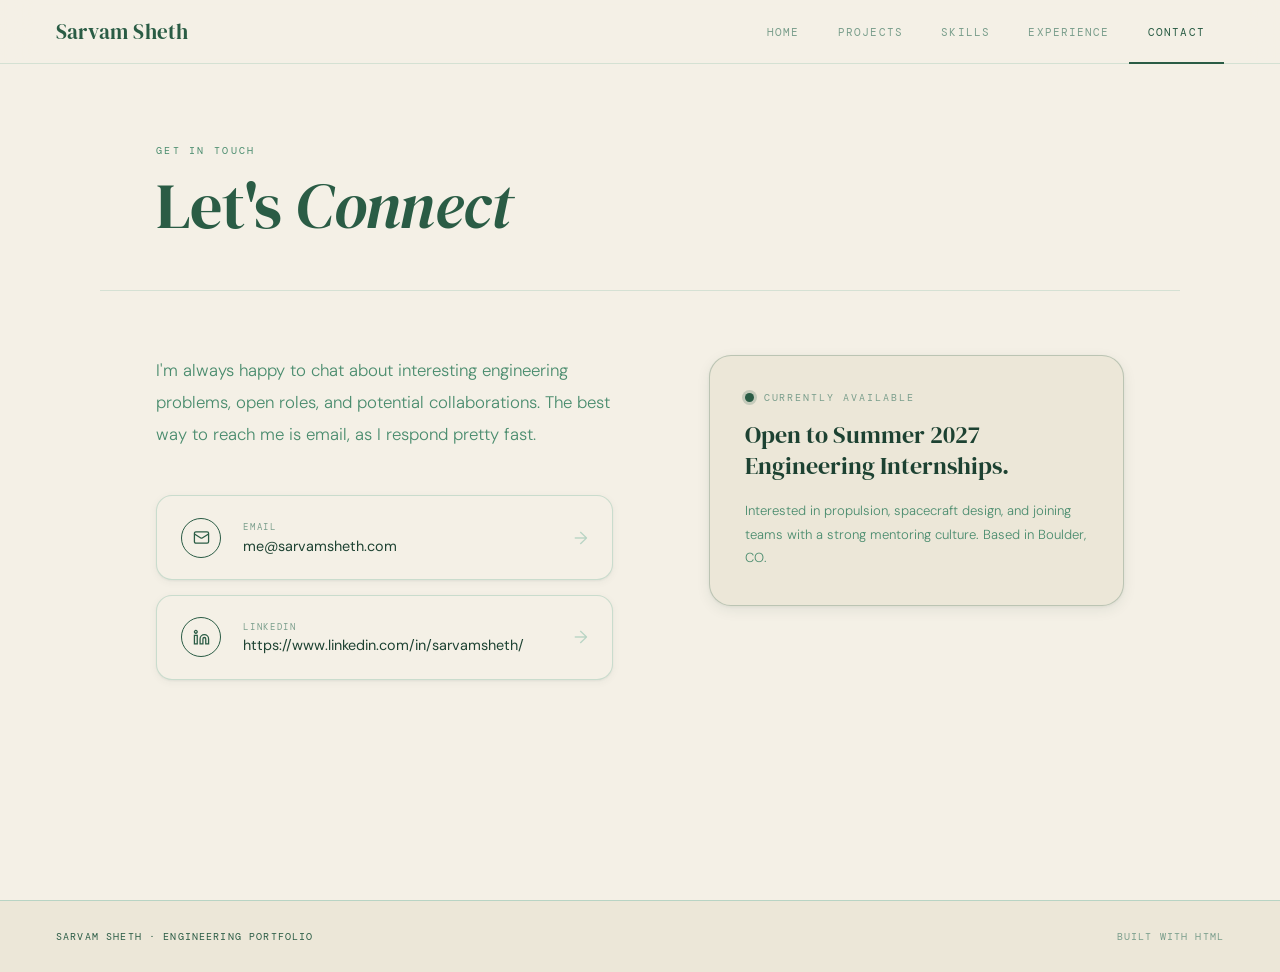
==== commit 9326eaec: "Switch images to JPEG, enlarge body text, emphasize company names - Point all page images to .jpeg f" ====
--- a/contact.html
+++ b/contact.html
@@ -36,7 +36,7 @@
       </p>
       <div class="contact-channels">
 
-        <a class="contact-channel" href="me@sarvamsheth.com">
+        <a class="contact-channel" href="mailto:me@sarvamsheth.com">
           <div class="ch-icon">
             <svg viewBox="0 0 24 24" fill="none" stroke="currentColor" stroke-width="1.8">
               <rect x="2" y="4" width="20" height="16" rx="2"/>
@@ -45,7 +45,7 @@
           </div>
           <div class="ch-meta">
             <div class="ch-type">Email</div>
-            <div class="ch-val"><span class="__cf_email__" data-cfemail="03626f667b43667b626e736f662d606c6e"><span class="__cf_email__" data-cfemail="5e333b1e2d3f2c283f332d363b2a36703d3133">me@sarvamsheth.com</span></span></div>
+            <div class="ch-val">me@sarvamsheth.com</div>
           </div>
           <div class="ch-arr">→</div>
         </a>
@@ -77,7 +77,9 @@
       </div>
     </div>
   </div>
-</div>
+</div><!-- /contact -->
+
+<!-- FOOTER -->
 
 
 <footer>
--- a/styles.css
+++ b/styles.css
@@ -162,42 +162,24 @@
     .hero-bg-placeholder span { font-family: var(--mono); font-size: .65rem; letter-spacing: .2em; text-transform: uppercase; }
     .hero-bg-placeholder small { font-family: var(--sans); font-size: .8rem; color: var(--border); }
 
-    /* Gradient fade — scroll-driven via JS class, anchored bottom-left so the
-       right side of the photo (face) stays clear */
-    .hero-fade {
-      position: absolute; inset: 0;
-      background: radial-gradient(130% 105% at 4% 100%,
-        rgba(244,240,230,0.96) 0%,
-        rgba(244,240,230,0.82) 20%,
-        rgba(244,240,230,0.5) 38%,
-        rgba(244,240,230,0.18) 56%,
-        transparent 74%
-      );
-      opacity: 0;
-      transition: opacity .9s ease;
-      pointer-events: none;
-    }
-    .hero-fullbg.text-visible .hero-fade { opacity: 1; }
-
-    /* Text content — scroll-driven, sits on its own frosted glass panel
+    /* Removed: previously a full-viewport radial-gradient fade sat behind the
+       box and bled blur upward across the photo. The box below now provides
+       all the contrast on its own, cleanly contained. */
+
+    /* Text content — scroll-driven, sits on its own solid card
        so it stays readable without washing out the rest of the photo */
     .hero-content {
       position: relative; z-index: 2;
       margin: 0 3.5rem 5rem;
-      max-width: 600px;
+      max-width: 660px;
       padding: 2.5rem 2.75rem;
       border-radius: 28px;
       background: rgba(244,240,230,0);
-      backdrop-filter: blur(0px);
-      -webkit-backdrop-filter: blur(0px);
       box-shadow: none;
-      transition: background .8s ease, backdrop-filter .8s ease,
-                  -webkit-backdrop-filter .8s ease, box-shadow .8s ease;
+      transition: background .8s ease, box-shadow .8s ease;
     }
     .hero-fullbg.text-visible .hero-content {
-      background: rgba(244,240,230,0.58);
-      backdrop-filter: blur(22px) saturate(150%);
-      -webkit-backdrop-filter: blur(22px) saturate(150%);
+      background: rgba(244,240,230,0.94);
       box-shadow: 0 24px 64px rgba(29,66,50,.16);
     }
     .hero-eyebrow {
@@ -210,10 +192,10 @@
     }
     h1.hero-title {
       font-family: var(--serif);
-      font-size: clamp(3.2rem, 7vw, 6rem);
-      font-weight: 400; line-height: 1.02; letter-spacing: -.02em;
+      font-size: clamp(2.3rem, 3.6vw, 3.6rem);
+      font-weight: 400; line-height: 1.08; letter-spacing: -.02em;
       color: var(--green2);
-      text-shadow: 0 2px 18px rgba(244,240,230,.5);
+      white-space: nowrap;
       opacity: 0; transform: translateY(32px);
       transition: opacity .65s ease, transform .65s ease;
       transition-delay: 0.1s;
@@ -221,7 +203,7 @@
     h1.hero-title em { color: var(--green); font-style: italic; }
     .hero-bio {
       margin-top: 1.6rem;
-      font-size: 1rem; font-weight: 300; line-height: 1.85;
+      font-size: 1.08rem; font-weight: 300; line-height: 1.85;
       color: var(--green-lt); max-width: 480px;
       opacity: 0; transform: translateY(32px);
       transition: opacity .65s ease, transform .65s ease;
@@ -255,60 +237,62 @@
     .hero-fullbg.text-visible .hero-scroll-hint { opacity: 0; pointer-events: none; }
     .hero-scroll-hint::after { content: ''; width: 1px; height: 36px; background: var(--border); }
 
-    /* About section — slide from opposite sides */
-    .about-slide-left {
-      opacity: 0; transform: translateX(-72px);
-      transition: opacity .85s cubic-bezier(.16,1,.3,1), transform .85s cubic-bezier(.16,1,.3,1);
-    }
-    .about-slide-right {
-      opacity: 0; transform: translateX(72px);
-      transition: opacity .85s cubic-bezier(.16,1,.3,1), transform .85s cubic-bezier(.16,1,.3,1);
-      transition-delay: 0.12s;
-    }
-    .about-slide-left.slide-in { opacity: 1; transform: translateX(0); }
-    .about-slide-right.slide-in { opacity: 1; transform: translateX(0); }
-
-    /* Home — about band */
+    /* Home — about section: centered heading, full-width edge to edge */
     .home-about {
       background: var(--cream2);
       color: var(--green2);
-      padding: 5.5rem 3.5rem;
-      border-top: 1.5px solid var(--border);
-    }
-    .home-about-inner {
-      max-width: 1080px;
-      margin: 0 auto;
-      display: grid;
-      grid-template-columns: 1fr 1fr;
-      gap: 6rem;
-      align-items: start;
-    }
+      padding: 5.5rem 0 2rem;
+      border-top: 1px solid rgba(184,212,196,.5);
+    }
+    .home-about .page-header { max-width: 800px; padding: 0 3.5rem 3rem; }
     .home-about .section-eyebrow { color: var(--green-lt); }
     .home-about .page-title { color: var(--green2); }
     .home-about .page-title em { color: var(--green); }
     .about-body {
-      font-size: .95rem;
+      font-size: 1.05rem;
       font-weight: 300;
       color: var(--green-lt);
       line-height: 1.9;
     }
     .about-body p + p { margin-top: 1.2rem; }
-    .about-facts { display: flex; flex-direction: column; gap: 0; }
-    .fact-row {
-      display: flex; gap: 1.4rem; align-items: flex-start;
-      padding: 1.4rem 0;
-      border-bottom: 1px solid var(--border);
-    }
-    .fact-row:first-child { padding-top: 0; }
-    .fact-num {
-      font-family: var(--serif);
-      font-size: 2.8rem;
-      color: var(--green);
-      line-height: 1;
-      min-width: 80px;
-    }
-    .fact-detail {}
-    .fact-label { font-family: var(--mono); font-size: .62rem; letter-spacing: .14em; text-transform: uppercase; color: var(--muted); margin-top: .35rem; }
+
+    /* Alternating rows — mirrors the Projects zig-zag, pulled toward center
+       with generous side margins and a smaller image column */
+    .about-rows { max-width: 1180px; margin: 0 auto; padding: 0 4.5rem; }
+    .about-row {
+      display: grid;
+      grid-template-columns: 1.15fr 0.85fr;
+      gap: 3.5rem;
+      align-items: center;
+      padding: 3.5rem 0;
+      border-bottom: 1px solid rgba(184,212,196,.4);
+    }
+    .about-row:last-child { border-bottom: none; }
+    /* Default: text left, image right */
+    .about-row-text { order: 1; }
+    .about-row-img { order: 2; }
+    /* Flip: image left, text right. Uses `order`, not direction:rtl, so it
+       works no matter which element comes first in the HTML */
+    .about-row.flip .about-row-img { order: 1; }
+    .about-row.flip .about-row-text { order: 2; }
+    .about-row-label {
+      font-family: var(--mono); font-size: .62rem; letter-spacing: .2em;
+      text-transform: uppercase; color: var(--green-lt); margin-bottom: 1.1rem;
+    }
+    .about-row-img {
+      background: var(--cream2);
+      border: 1px solid rgba(184,212,196,.6);
+      border-radius: var(--r-lg);
+      box-shadow: var(--shadow-sm);
+      aspect-ratio: 4/3;
+      overflow: hidden;
+      position: relative;
+      display: flex; align-items: center; justify-content: center;
+      transition: box-shadow .25s, transform .25s;
+    }
+    .about-row:hover .about-row-img { box-shadow: var(--shadow-md); transform: translateY(-3px); }
+    .about-row-img .hero-bg-img { position: absolute; inset: 0; opacity: 1; animation: none; }
+    .about-row-img img { width: 100%; height: 100%; object-fit: cover; object-position: center; display: block; }
 
 
     /* ── Project slide-in from sides ── */
@@ -379,7 +363,7 @@
     }
     .proj-num { font-family: var(--mono); font-size: .6rem; letter-spacing: .18em; text-transform: uppercase; color: var(--green-lt); margin-bottom: .9rem; }
     .proj-title { font-family: var(--serif); font-size: 1.85rem; font-weight: 400; line-height: 1.15; margin-bottom: 1rem; color: var(--green2); }
-    .proj-desc { font-size: .87rem; font-weight: 300; color: var(--green-lt); line-height: 1.85; margin-bottom: 1.5rem; }
+    .proj-desc { font-size: .97rem; font-weight: 300; color: var(--green-lt); line-height: 1.85; margin-bottom: 1.5rem; }
     .proj-tags { display: flex; flex-wrap: wrap; gap: .45rem; margin-bottom: 1.8rem; }
     .tag {
       font-family: var(--mono); font-size: .58rem; letter-spacing: .1em; text-transform: uppercase;
@@ -418,15 +402,15 @@
     }
     .skill-box-name { font-family: var(--serif); font-size: 1.2rem; font-weight: 400; margin-bottom: .45rem; color: var(--green2); }
     .skill-box-level { font-family: var(--mono); font-size: .57rem; letter-spacing: .14em; text-transform: uppercase; color: var(--green-lt); margin-bottom: .75rem; }
-    .skill-box-desc { font-size: .79rem; font-weight: 300; color: var(--green-lt); line-height: 1.72; }
+    .skill-box-desc { font-size: .88rem; font-weight: 300; color: var(--green-lt); line-height: 1.72; }
 
     /* ═══════════════ EXPERIENCE ═══════════════ */
-    .experience-body { max-width: 1180px; margin: 0 auto; padding: 3.5rem 3.5rem 6rem; }
+    .experience-body { max-width: 1280px; margin: 0 auto; padding: 3.5rem 3.5rem 6rem; }
     .timeline { position: relative; padding-left: 2.5rem; }
     .timeline::before { content: ''; position: absolute; left: 0; top: 0; bottom: 0; width: 1.5px; background: var(--border); }
     .timeline-item {
       position: relative; padding-bottom: 4rem;
-      display: grid; grid-template-columns: 1fr 320px;
+      display: grid; grid-template-columns: minmax(0, 1fr) 440px;
       gap: 3rem; align-items: start;
     }
     .timeline-item::before {
@@ -437,28 +421,33 @@
     .tl-text { min-width: 0; }
     .tl-date { font-family: var(--mono); font-size: .62rem; letter-spacing: .18em; text-transform: uppercase; color: var(--green-lt); margin-bottom: .5rem; }
     .tl-role { font-family: var(--serif); font-size: 1.7rem; font-weight: 400; line-height: 1.2; color: var(--green2); }
-    .tl-company { font-family: var(--mono); font-size: .73rem; color: var(--muted); letter-spacing: .06em; margin: .45rem 0 1rem; }
-    .tl-desc { font-size: .87rem; font-weight: 300; color: var(--green-lt); line-height: 1.9; }
+    .tl-company { font-family: var(--mono); font-size: .88rem; font-weight: 600; color: var(--green); letter-spacing: .06em; margin: .5rem 0 1rem; }
+    .tl-desc { font-size: .97rem; font-weight: 300; color: var(--green-lt); line-height: 1.9; }
     .tl-images {
       display: grid;
       grid-template-columns: 1fr 1fr;
-      gap: .5rem;
+      gap: .9rem .75rem;
       align-content: start;
     }
     .tl-img-item {
-      aspect-ratio: 1/1; background: var(--cream2);
-      border: 1px solid rgba(184,212,196,.6); border-radius: var(--r-sm); overflow: hidden;
-      box-shadow: var(--shadow-sm);
+      aspect-ratio: 4/3; background: var(--cream2);
+      border: 1px solid rgba(184,212,196,.6); border-radius: var(--r-md); overflow: hidden;
+      box-shadow: var(--shadow-sm); cursor: zoom-in;
+      transition: box-shadow .2s, transform .2s;
       display: flex; align-items: center; justify-content: center;
     }
+    .tl-img-item:hover { box-shadow: var(--shadow-md); transform: translateY(-2px); }
     .tl-img-item img { width: 100%; height: 100%; object-fit: cover; display: block; }
     .tl-img-ph { display: flex; flex-direction: column; align-items: center; gap: .4rem; color: var(--muted); }
     .tl-img-ph svg { width: 22px; height: 22px; opacity: .28; }
     .tl-img-ph span { font-family: var(--mono); font-size: .5rem; letter-spacing: .1em; text-transform: uppercase; }
-    .tl-img-cap { font-family: var(--mono); font-size: .5rem; letter-spacing: .1em; text-transform: uppercase; color: var(--muted); margin-top: .25rem; }
+    .tl-img-cap { font-family: var(--mono); font-size: .6rem; letter-spacing: .08em; text-transform: uppercase; color: var(--muted); margin-top: .4rem; line-height: 1.5; }
+    @media (max-width: 1100px) {
+      .timeline-item { grid-template-columns: minmax(0, 1fr) 340px; gap: 2rem; }
+    }
     @media (max-width: 860px) {
       .timeline-item { grid-template-columns: 1fr; }
-      .tl-images { grid-template-columns: repeat(3, 1fr); }
+      .tl-images { grid-template-columns: repeat(2, 1fr); }
     }
 
     /* ═══════════════ CONTACT ═══════════════ */
@@ -467,7 +456,7 @@
       padding: 4rem 3.5rem 6rem;
       display: grid; grid-template-columns: 1.1fr 1fr; gap: 6rem; align-items: start;
     }
-    .contact-intro { font-size: .97rem; font-weight: 300; color: var(--green-lt); line-height: 1.9; margin-bottom: 2.8rem; }
+    .contact-intro { font-size: 1.05rem; font-weight: 300; color: var(--green-lt); line-height: 1.9; margin-bottom: 2.8rem; }
     .contact-channels { display: flex; flex-direction: column; gap: .9rem; }
     .contact-channel {
       display: flex; align-items: center; gap: 1.4rem;
@@ -545,8 +534,12 @@
       .nav-links li button { padding: 0 .75rem; font-size: .63rem; }
       #page-home .hero { grid-template-columns: 1fr; padding: 3.5rem 1.5rem; gap: 2.5rem; }
       .hero-photo-wrap { max-width: 260px; }
-      .home-about { padding: 4rem 1.5rem; }
-      .home-about-inner { grid-template-columns: 1fr; gap: 3rem; }
+      .home-about { padding: 4rem 0; }
+      .home-about .page-header { padding-left: 1.5rem; padding-right: 1.5rem; }
+      .about-rows { padding: 0 1.5rem; }
+      .about-row { grid-template-columns: 1fr; gap: 2rem; padding: 3rem 0; }
+      .about-row-text, .about-row-img,
+      .about-row.flip .about-row-img, .about-row.flip .about-row-text { order: 0; }
       .page-header, .projects-list, .skills-body, .experience-body, .contact-body { padding-left: 1.5rem; padding-right: 1.5rem; }
       .project-item { grid-template-columns: 1fr; }
       .project-item.flip { direction: ltr; }
@@ -555,7 +548,7 @@
       .contact-body { grid-template-columns: 1fr; gap: 3rem; }
       footer { flex-direction: column; gap: .6rem; text-align: center; }
       .timeline-item { grid-template-columns: 1fr; }
-      .tl-images { grid-template-columns: repeat(3, 1fr); position: static; }
+      .tl-images { grid-template-columns: repeat(2, 1fr); position: static; }
     }
 
     /* ── Phone (≤520px) ── */
@@ -568,8 +561,8 @@
 
       /* Hero */
       .hero-content { margin: 0 1.2rem 3rem; padding: 1.6rem 1.5rem; border-radius: 20px; max-width: none; }
-      h1.hero-title { font-size: 2.6rem; }
-      .hero-bio { font-size: .88rem; }
+      h1.hero-title { font-size: 1.9rem; white-space: normal; }
+      .hero-bio { font-size: .95rem; }
       .hero-actions { flex-direction: column; gap: .6rem; }
       .hero-actions .btn { text-align: center; justify-content: center; }
       .hero-scroll-hint { right: 1.2rem; }
@@ -694,7 +687,7 @@
       color: var(--green); border-bottom: 1px solid rgba(184,212,196,.6);
       padding-bottom: .8rem; margin-bottom: 1.4rem;
     }
-    .pmod-text { font-size: .92rem; font-weight: 300; color: var(--green-lt); line-height: 1.9; }
+    .pmod-text { font-size: 1rem; font-weight: 300; color: var(--green-lt); line-height: 1.9; }
     .pmod-text p + p { margin-top: 1.1rem; }
 
     .pmod-img-grid { display: grid; grid-template-columns: 1fr 1fr; gap: 1rem; margin: 2rem 0; }
@@ -712,7 +705,7 @@
     .pmod-bullets { list-style: none; display: flex; flex-direction: column; gap: .75rem; }
     .pmod-bullets li {
       display: flex; gap: .8rem; align-items: flex-start;
-      font-size: .9rem; font-weight: 300; color: var(--green-lt); line-height: 1.75;
+      font-size: .98rem; font-weight: 300; color: var(--green-lt); line-height: 1.75;
     }
     .pmod-bullets li::before { content: "→"; color: var(--green); font-family: var(--mono); font-size: .78rem; flex-shrink: 0; margin-top: .1rem; }
 
@@ -725,4 +718,28 @@
       .pmod-meta-item { border-right: none; border-bottom: 1.5px solid var(--border); }
       .pmod-meta-item:last-child { border-bottom: none; }
       .pmod-img-grid { grid-template-columns: 1fr; }
+    }
+
+    /* ═══════════════ CLICK-TO-ENLARGE LIGHTBOX ═══════════════ */
+    .pmod-inline-img { cursor: zoom-in; }
+    .lightbox {
+      position: fixed; inset: 0; z-index: 9999;
+      display: flex; flex-direction: column; align-items: center; justify-content: center;
+      gap: 1rem; padding: 2rem;
+      background: rgba(20,38,30,.88); backdrop-filter: blur(6px);
+      opacity: 0; pointer-events: none; transition: opacity .25s ease; cursor: zoom-out;
+    }
+    .lightbox.open { opacity: 1; pointer-events: all; }
+    .lightbox img {
+      max-width: min(1200px, 94vw); max-height: 80vh; object-fit: contain;
+      border-radius: var(--r-md); box-shadow: 0 20px 60px rgba(0,0,0,.45);
+    }
+    .lightbox-cap {
+      font-family: var(--mono); font-size: .7rem; letter-spacing: .12em; text-transform: uppercase;
+      color: var(--cream); text-align: center; max-width: 700px;
+    }
+    .lightbox-x {
+      position: absolute; top: 1.2rem; right: 1.6rem;
+      font-family: var(--mono); font-size: .65rem; letter-spacing: .16em; text-transform: uppercase;
+      color: rgba(244,240,230,.75);
     }
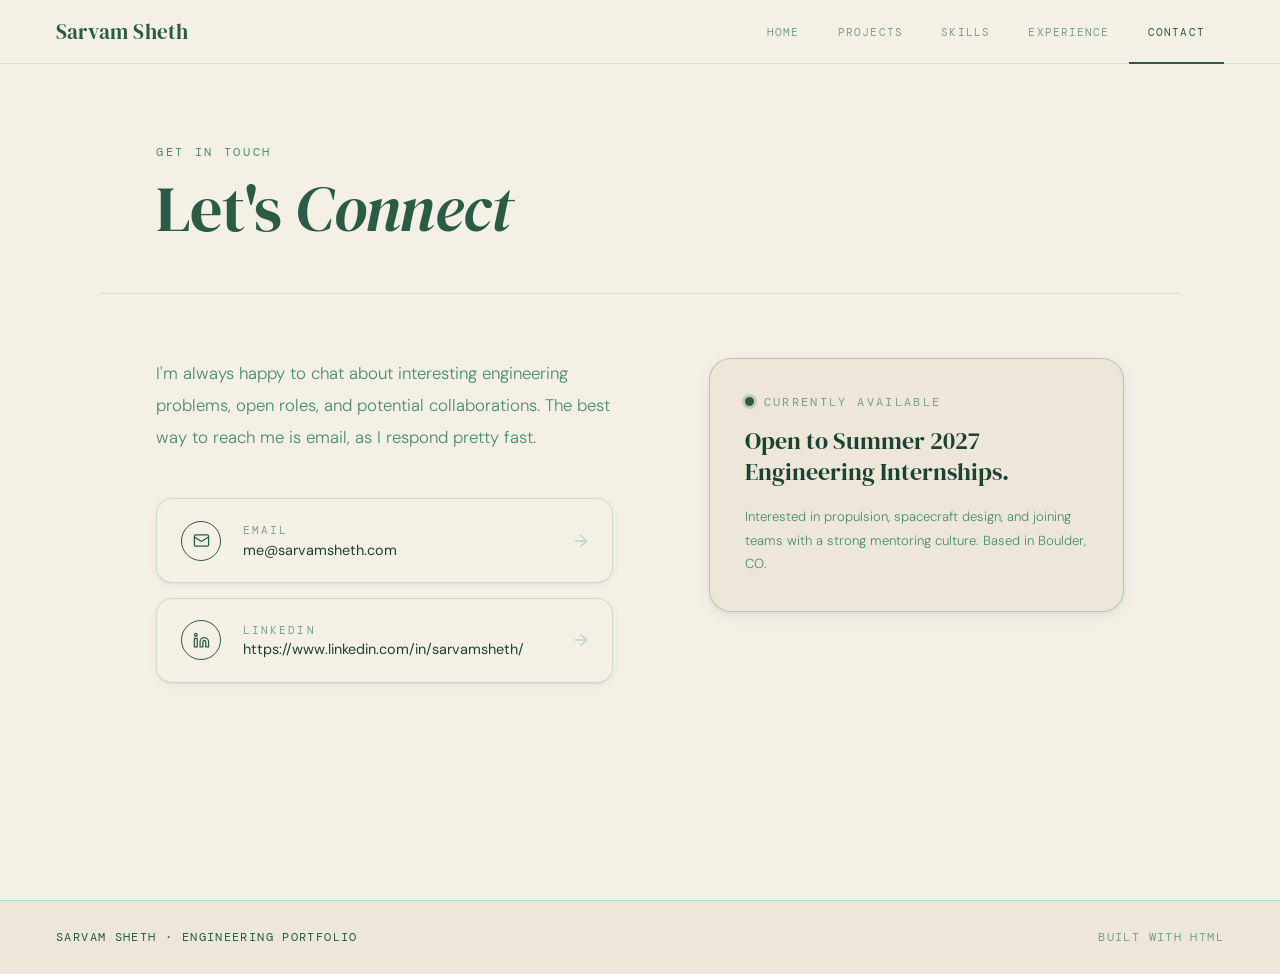
==== commit 731bede0: "Animate hero box on load and improve mobile layout - Hero box rises in on page load instead of on sc" ====
--- a/contact.html
+++ b/contact.html
@@ -13,6 +13,9 @@
 <!-- NAV -->
 <nav>
   <span class="nav-logo" onclick="location.href='index.html'">Sarvam Sheth</span>
+  <button class="nav-toggle" type="button" aria-label="Open menu" aria-expanded="false" onclick="toggleNav()">
+    <span></span><span></span><span></span>
+  </button>
   <ul class="nav-links">
     <li><button onclick="location.href='index.html'" id="nav-index">Home</button></li>
     <li><button onclick="location.href='projects.html'" id="nav-projects">Projects</button></li>
--- a/styles.css
+++ b/styles.css
@@ -79,7 +79,7 @@
     /* ─── SHARED ─── */
     .section-eyebrow {
       font-family: var(--mono);
-      font-size: .65rem;
+      font-size: .76rem;
       letter-spacing: .22em;
       text-transform: uppercase;
       color: var(--green-lt);
@@ -127,7 +127,7 @@
 
     /* Tall wrapper gives scroll room while hero is sticky */
     .hero-wrapper {
-      height: 175vh;
+      height: 100vh;
       position: relative;
     }
 
@@ -159,7 +159,7 @@
       background: var(--cream2); color: var(--muted);
     }
     .hero-bg-placeholder svg { width: 80px; height: 80px; opacity: .25; }
-    .hero-bg-placeholder span { font-family: var(--mono); font-size: .65rem; letter-spacing: .2em; text-transform: uppercase; }
+    .hero-bg-placeholder span { font-family: var(--mono); font-size: .76rem; letter-spacing: .2em; text-transform: uppercase; }
     .hero-bg-placeholder small { font-family: var(--sans); font-size: .8rem; color: var(--border); }
 
     /* Removed: previously a full-viewport radial-gradient fade sat behind the
@@ -174,13 +174,15 @@
       max-width: 660px;
       padding: 2.5rem 2.75rem;
       border-radius: 28px;
-      background: rgba(244,240,230,0);
-      box-shadow: none;
-      transition: background .8s ease, box-shadow .8s ease;
-    }
-    .hero-fullbg.text-visible .hero-content {
       background: rgba(244,240,230,0.94);
       box-shadow: 0 24px 64px rgba(29,66,50,.16);
+      opacity: 0;
+      transform: translateY(120px);
+      transition: opacity .7s ease, transform 1s cubic-bezier(.22,.8,.3,1);
+    }
+    .hero-fullbg.text-visible .hero-content {
+      opacity: 1;
+      transform: translateY(0);
     }
     .hero-eyebrow {
       font-family: var(--mono);
@@ -216,7 +218,7 @@
       transition-delay: 0.34s;
     }
 
-    /* Text-visible state — triggered by JS on scroll */
+    /* Text-visible state — added by JS shortly after page load */
     .hero-fullbg.text-visible .hero-eyebrow,
     .hero-fullbg.text-visible h1.hero-title,
     .hero-fullbg.text-visible .hero-bio,
@@ -227,7 +229,7 @@
     /* Scroll hint — visible after image loads, fades when text appears */
     .hero-scroll-hint {
       position: absolute; bottom: 2rem; right: 3.5rem;
-      font-family: var(--mono); font-size: .58rem; letter-spacing: .2em; text-transform: uppercase;
+      font-family: var(--mono); font-size: .7rem; letter-spacing: .2em; text-transform: uppercase;
       color: var(--muted);
       display: flex; flex-direction: column; align-items: center; gap: .5rem;
       opacity: 0;
@@ -276,7 +278,7 @@
     .about-row.flip .about-row-img { order: 1; }
     .about-row.flip .about-row-text { order: 2; }
     .about-row-label {
-      font-family: var(--mono); font-size: .62rem; letter-spacing: .2em;
+      font-family: var(--mono); font-size: .74rem; letter-spacing: .2em;
       text-transform: uppercase; color: var(--green-lt); margin-bottom: 1.1rem;
     }
     .about-row-img {
@@ -355,18 +357,18 @@
     .proj-img-wrap img { width: 100%; height: 100%; object-fit: cover; position: absolute; inset: 0; }
     .proj-img-placeholder { display: flex; flex-direction: column; align-items: center; gap: .7rem; color: var(--muted); }
     .proj-img-placeholder svg { width: 40px; height: 40px; opacity: .3; }
-    .proj-img-placeholder span { font-family: var(--mono); font-size: .58rem; letter-spacing: .1em; text-transform: uppercase; }
+    .proj-img-placeholder span { font-family: var(--mono); font-size: .7rem; letter-spacing: .1em; text-transform: uppercase; }
     .proj-img-placeholder small { font-family: var(--sans); font-size: .73rem; color: var(--border); max-width: 130px; text-align: center; line-height: 1.5; }
     .proj-content {
       padding: 1.25rem .5rem;
       display: flex; flex-direction: column; justify-content: center;
     }
-    .proj-num { font-family: var(--mono); font-size: .6rem; letter-spacing: .18em; text-transform: uppercase; color: var(--green-lt); margin-bottom: .9rem; }
+    .proj-num { font-family: var(--mono); font-size: .72rem; letter-spacing: .18em; text-transform: uppercase; color: var(--green-lt); margin-bottom: .9rem; }
     .proj-title { font-family: var(--serif); font-size: 1.85rem; font-weight: 400; line-height: 1.15; margin-bottom: 1rem; color: var(--green2); }
     .proj-desc { font-size: .97rem; font-weight: 300; color: var(--green-lt); line-height: 1.85; margin-bottom: 1.5rem; }
     .proj-tags { display: flex; flex-wrap: wrap; gap: .45rem; margin-bottom: 1.8rem; }
     .tag {
-      font-family: var(--mono); font-size: .58rem; letter-spacing: .1em; text-transform: uppercase;
+      font-family: var(--mono); font-size: .7rem; letter-spacing: .1em; text-transform: uppercase;
       padding: .32rem .8rem; border-radius: var(--r-pill); background: rgba(42,92,69,.06);
       border: 1px solid rgba(184,212,196,.7); color: var(--green-lt);
     }
@@ -383,7 +385,7 @@
     .skills-body { max-width: 1080px; margin: 0 auto; padding: 3.5rem 3.5rem 6rem; }
     .skills-category { margin-bottom: 4.5rem; }
     .skills-cat-title {
-      font-family: var(--mono); font-size: .65rem; letter-spacing: .2em; text-transform: uppercase;
+      font-family: var(--mono); font-size: .76rem; letter-spacing: .2em; text-transform: uppercase;
       color: var(--green); padding-bottom: 1rem;
       border-bottom: 1px solid rgba(42,92,69,.3); margin-bottom: 1.8rem;
       display: flex; align-items: center; gap: .7rem;
@@ -401,7 +403,7 @@
       color: var(--border);
     }
     .skill-box-name { font-family: var(--serif); font-size: 1.2rem; font-weight: 400; margin-bottom: .45rem; color: var(--green2); }
-    .skill-box-level { font-family: var(--mono); font-size: .57rem; letter-spacing: .14em; text-transform: uppercase; color: var(--green-lt); margin-bottom: .75rem; }
+    .skill-box-level { font-family: var(--mono); font-size: .7rem; letter-spacing: .14em; text-transform: uppercase; color: var(--green-lt); margin-bottom: .75rem; }
     .skill-box-desc { font-size: .88rem; font-weight: 300; color: var(--green-lt); line-height: 1.72; }
 
     /* ═══════════════ EXPERIENCE ═══════════════ */
@@ -419,7 +421,7 @@
       border: 2.5px solid var(--cream); box-shadow: 0 0 0 1.5px var(--green);
     }
     .tl-text { min-width: 0; }
-    .tl-date { font-family: var(--mono); font-size: .62rem; letter-spacing: .18em; text-transform: uppercase; color: var(--green-lt); margin-bottom: .5rem; }
+    .tl-date { font-family: var(--mono); font-size: .74rem; letter-spacing: .18em; text-transform: uppercase; color: var(--green-lt); margin-bottom: .5rem; }
     .tl-role { font-family: var(--serif); font-size: 1.7rem; font-weight: 400; line-height: 1.2; color: var(--green2); }
     .tl-company { font-family: var(--mono); font-size: .88rem; font-weight: 600; color: var(--green); letter-spacing: .06em; margin: .5rem 0 1rem; }
     .tl-desc { font-size: .97rem; font-weight: 300; color: var(--green-lt); line-height: 1.9; }
@@ -441,7 +443,7 @@
     .tl-img-ph { display: flex; flex-direction: column; align-items: center; gap: .4rem; color: var(--muted); }
     .tl-img-ph svg { width: 22px; height: 22px; opacity: .28; }
     .tl-img-ph span { font-family: var(--mono); font-size: .5rem; letter-spacing: .1em; text-transform: uppercase; }
-    .tl-img-cap { font-family: var(--mono); font-size: .6rem; letter-spacing: .08em; text-transform: uppercase; color: var(--muted); margin-top: .4rem; line-height: 1.5; }
+    .tl-img-cap { font-family: var(--mono); font-size: .72rem; letter-spacing: .08em; text-transform: uppercase; color: var(--muted); margin-top: .4rem; line-height: 1.5; }
     @media (max-width: 1100px) {
       .timeline-item { grid-template-columns: minmax(0, 1fr) 340px; gap: 2rem; }
     }
@@ -474,7 +476,7 @@
     }
     .ch-icon svg { width: 17px; height: 17px; }
     .ch-meta { flex: 1; }
-    .ch-type { font-family: var(--mono); font-size: .58rem; letter-spacing: .18em; text-transform: uppercase; color: var(--muted); margin-bottom: .22rem; }
+    .ch-type { font-family: var(--mono); font-size: .7rem; letter-spacing: .18em; text-transform: uppercase; color: var(--muted); margin-bottom: .22rem; }
     .ch-val { font-size: .9rem; font-weight: 400; }
     .ch-arr { font-size: 1.1rem; color: var(--border); transition: color .2s; }
     .contact-channel:hover .ch-arr { color: var(--green); }
@@ -485,7 +487,7 @@
       box-shadow: var(--shadow-md);
       background: var(--cream2); color: var(--green2);
     }
-    .avail-status { font-family: var(--mono); font-size: .62rem; letter-spacing: .2em; text-transform: uppercase; color: var(--muted); margin-bottom: 1rem; display: flex; align-items: center; gap: .6rem; }
+    .avail-status { font-family: var(--mono); font-size: .74rem; letter-spacing: .2em; text-transform: uppercase; color: var(--muted); margin-bottom: 1rem; display: flex; align-items: center; gap: .6rem; }
     .avail-dot { width: 9px; height: 9px; background: var(--green); border-radius: 50%; box-shadow: 0 0 0 3px rgba(42,92,69,.2); flex-shrink: 0; }
     .avail-title { font-family: var(--serif); font-size: 1.5rem; line-height: 1.28; color: var(--green2); margin-bottom: 1.1rem; }
     .avail-detail { font-size: .82rem; font-weight: 300; color: var(--green-lt); line-height: 1.8; }
@@ -496,7 +498,7 @@
       border-top: 1.5px solid var(--border);
       padding: 1.8rem 3.5rem;
       display: flex; justify-content: space-between; align-items: center;
-      font-family: var(--mono); font-size: .6rem; letter-spacing: .12em; text-transform: uppercase;
+      font-family: var(--mono); font-size: .72rem; letter-spacing: .12em; text-transform: uppercase;
     }
     footer span:first-child { color: var(--green); }
 
@@ -646,7 +648,7 @@
     }
     .pmod-back:hover { gap: .9rem; }
     .pmod-back svg { width: 14px; height: 14px; flex-shrink: 0; }
-    .pmod-num { font-family: var(--mono); font-size: .6rem; letter-spacing: .18em; text-transform: uppercase; color: var(--muted); }
+    .pmod-num { font-family: var(--mono); font-size: .72rem; letter-spacing: .18em; text-transform: uppercase; color: var(--muted); }
 
     .pmod-hero-img {
       width: 100%; aspect-ratio: 16/7;
@@ -658,7 +660,7 @@
     .pmod-hero-img img { width: 100%; height: 100%; object-fit: cover; display: block; }
     .pmod-img-ph { display: flex; flex-direction: column; align-items: center; gap: .7rem; color: var(--muted); text-align: center; }
     .pmod-img-ph svg { width: 38px; height: 38px; opacity: .28; }
-    .pmod-img-ph span { font-family: var(--mono); font-size: .58rem; letter-spacing: .12em; text-transform: uppercase; }
+    .pmod-img-ph span { font-family: var(--mono); font-size: .7rem; letter-spacing: .12em; text-transform: uppercase; }
     .pmod-img-ph small { font-family: var(--sans); font-size: .72rem; color: var(--border); }
 
     .pmod-body { padding: 3rem 2.5rem 5rem; }
@@ -678,12 +680,12 @@
     }
     .pmod-meta-item { padding: 1.1rem 1.2rem; border-right: 1px solid rgba(184,212,196,.6); }
     .pmod-meta-item:last-child { border-right: none; }
-    .pmod-meta-label { font-family: var(--mono); font-size: .55rem; letter-spacing: .18em; text-transform: uppercase; color: var(--muted); margin-bottom: .35rem; }
+    .pmod-meta-label { font-family: var(--mono); font-size: .68rem; letter-spacing: .18em; text-transform: uppercase; color: var(--muted); margin-bottom: .35rem; }
     .pmod-meta-val { font-size: .88rem; font-weight: 500; color: var(--green2); }
 
     .pmod-section { margin-bottom: 3rem; }
     .pmod-section-title {
-      font-family: var(--mono); font-size: .62rem; letter-spacing: .2em; text-transform: uppercase;
+      font-family: var(--mono); font-size: .74rem; letter-spacing: .2em; text-transform: uppercase;
       color: var(--green); border-bottom: 1px solid rgba(184,212,196,.6);
       padding-bottom: .8rem; margin-bottom: 1.4rem;
     }
@@ -700,7 +702,7 @@
       display: flex; align-items: center; justify-content: center;
     }
     .pmod-inline-img img { width: 100%; height: 100%; object-fit: cover; display: block; }
-    .pmod-img-cap { font-family: var(--mono); font-size: .57rem; letter-spacing: .1em; text-transform: uppercase; color: var(--muted); margin-top: .45rem; }
+    .pmod-img-cap { font-family: var(--mono); font-size: .7rem; letter-spacing: .1em; text-transform: uppercase; color: var(--muted); margin-top: .45rem; }
 
     .pmod-bullets { list-style: none; display: flex; flex-direction: column; gap: .75rem; }
     .pmod-bullets li {
@@ -740,6 +742,66 @@
     }
     .lightbox-x {
       position: absolute; top: 1.2rem; right: 1.6rem;
-      font-family: var(--mono); font-size: .65rem; letter-spacing: .16em; text-transform: uppercase;
+      font-family: var(--mono); font-size: .76rem; letter-spacing: .16em; text-transform: uppercase;
       color: rgba(244,240,230,.75);
-    }+    }
+
+    /* ═══════════════ MOBILE FIXES ═══════════════ */
+    /* Never let anything push the page wider than the screen */
+    html, body { overflow-x: clip; }
+
+    /* ☰ menu button — hidden on larger screens */
+    .nav-toggle {
+      display: none;
+      width: 44px; height: 44px; margin-right: -10px;
+      background: none; border: none; cursor: pointer;
+      flex-direction: column; align-items: center; justify-content: center; gap: 5px;
+    }
+    .nav-toggle span {
+      display: block; width: 22px; height: 2px; border-radius: 2px;
+      background: var(--green);
+      transition: transform .25s ease, opacity .2s ease;
+    }
+    nav.nav-open .nav-toggle span:nth-child(1) { transform: translateY(7px) rotate(45deg); }
+    nav.nav-open .nav-toggle span:nth-child(2) { opacity: 0; }
+    nav.nav-open .nav-toggle span:nth-child(3) { transform: translateY(-7px) rotate(-45deg); }
+
+    /* Contact cards: let the long LinkedIn / email text wrap */
+    .contact-body > *, .contact-channel, .ch-meta { min-width: 0; }
+    .ch-val { overflow-wrap: anywhere; }
+
+    /* Tablets and phones: slide content up instead of in from the sides */
+    @media (max-width: 860px) {
+      .proj-slide-left, .proj-slide-right { transform: translateY(40px); }
+      .proj-slide-left.slide-in, .proj-slide-right.slide-in { transform: none; }
+    }
+
+    /* Phones: collapse the menu behind the ☰ button */
+    @media (max-width: 640px) {
+      nav { padding: 0 1.2rem; height: 56px; }
+      .nav-logo { font-size: 1.15rem; }
+      .nav-toggle { display: flex; }
+      .nav-links {
+        position: absolute; top: 100%; left: 0; right: 0;
+        flex-direction: column;
+        background: var(--cream);
+        border-bottom: 1px solid rgba(184,212,196,.55);
+        box-shadow: 0 16px 32px rgba(29,66,50,.10);
+        padding: .4rem 0 .8rem;
+        opacity: 0; transform: translateY(-8px); pointer-events: none;
+        transition: opacity .2s ease, transform .2s ease;
+      }
+      nav.nav-open .nav-links { opacity: 1; transform: none; pointer-events: auto; }
+      .nav-links li button {
+        width: 100%; text-align: left;
+        height: 50px; line-height: 50px; padding: 0 1.4rem;
+        font-size: .82rem; letter-spacing: .14em;
+        border-bottom: none; border-left: 3px solid transparent;
+      }
+      .nav-links li button:hover { border-radius: 0; }
+      .nav-links li button.active { border-bottom: none; border-left-color: var(--green); background: var(--green-gl); }
+
+      /* Bigger tap area for "View project →" */
+      .proj-link { position: relative; font-size: .74rem; }
+      .proj-link::after { content: ''; position: absolute; inset: -14px -10px; }
+    }
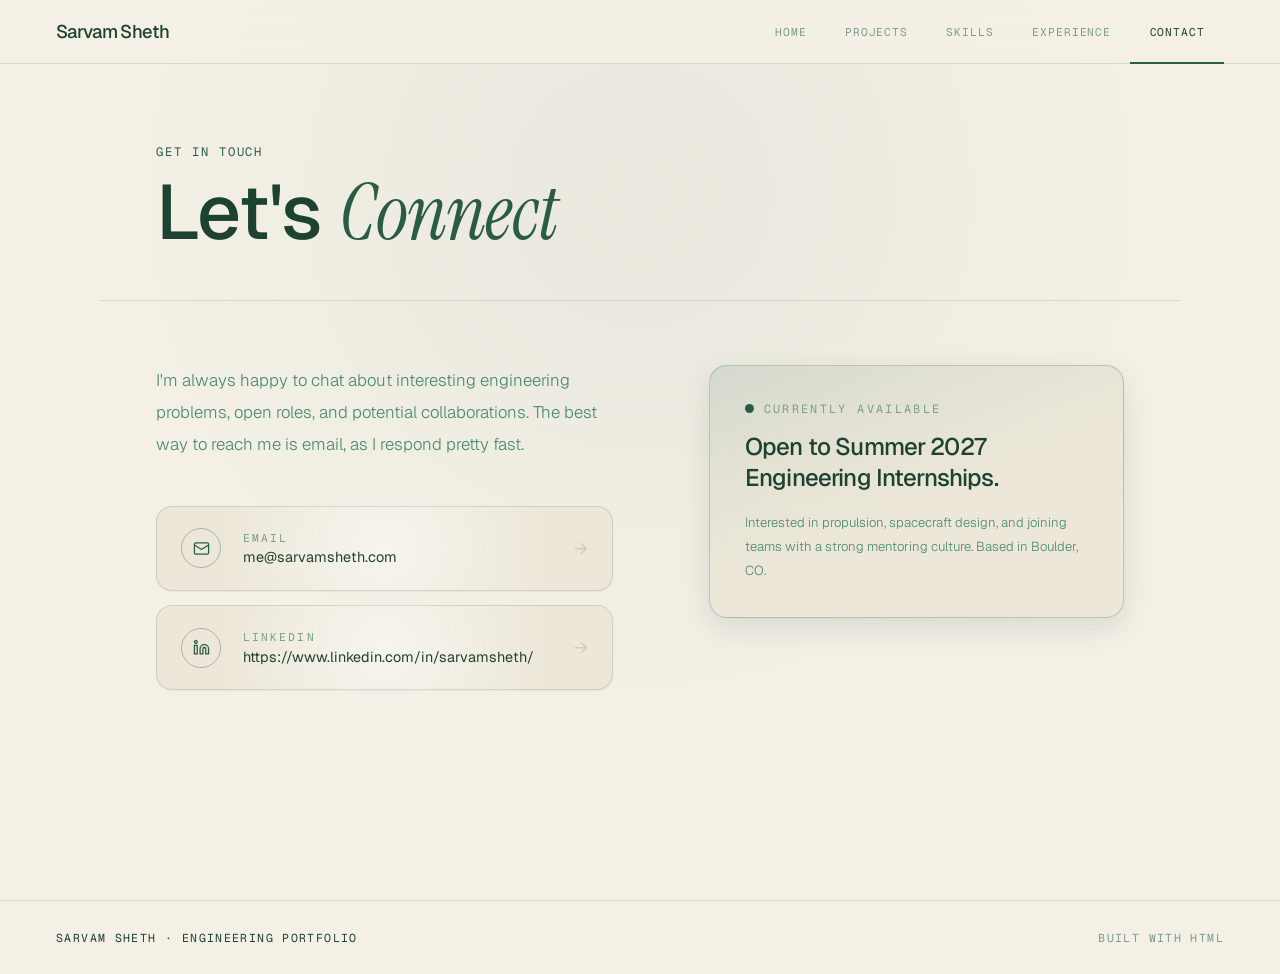
==== commit 9c07eebe: "Modern redesign with project carousel and photo transition - New modern look in the original green a" ====
--- a/contact.html
+++ b/contact.html
@@ -5,7 +5,7 @@
   <meta name="viewport" content="width=device-width, initial-scale=1.0"/>
   <title>Contact — Sarvam Sheth</title>
   <link rel="preconnect" href="https://fonts.googleapis.com">
-  <link href="https://fonts.googleapis.com/css2?family=DM+Serif+Display:ital@0;1&family=DM+Mono:wght@400;500&family=DM+Sans:ital,wght@0,300;0,400;0,500;1,300&display=swap" rel="stylesheet">
+  <link href="https://fonts.googleapis.com/css2?family=Geist:wght@300;400;500;600;700&family=Geist+Mono:wght@400;500&family=Instrument+Serif:ital@0;1&display=swap" rel="stylesheet">
   <link rel="stylesheet" href="styles.css">
 </head>
 <body>
--- a/styles.css
+++ b/styles.css
@@ -621,16 +621,18 @@
     }
     .proj-modal-backdrop.open { opacity: 1; pointer-events: all; }
 
+    /* Each project opens as its own full page */
     .proj-modal {
-      position: fixed; top: 0; right: 0; bottom: 0; z-index: 600;
-      width: min(840px, 100vw);
+      position: fixed; inset: 0; z-index: 600;
+      width: 100%;
       background: var(--cream);
       overflow-y: auto;
-      transform: translateX(100%);
-      transition: transform .42s cubic-bezier(.16,1,.3,1);
-      box-shadow: -8px 0 40px rgba(29,66,50,0.12);
-    }
-    .proj-modal.open { transform: translateX(0); }
+      opacity: 0; visibility: hidden; transform: translateY(24px);
+      transition: opacity .35s ease, transform .5s cubic-bezier(.16,1,.3,1), visibility 0s linear .5s;
+    }
+    .proj-modal.open { opacity: 1; visibility: visible; transform: none; transition: opacity .35s ease, transform .5s cubic-bezier(.16,1,.3,1), visibility 0s; }
+    .proj-modal.instant { transition: none !important; }
+    .pmod-body { max-width: 960px; margin: 0 auto; }
 
     .pmod-header {
       position: sticky; top: 0; z-index: 10;
@@ -651,7 +653,7 @@
     .pmod-num { font-family: var(--mono); font-size: .72rem; letter-spacing: .18em; text-transform: uppercase; color: var(--muted); }
 
     .pmod-hero-img {
-      width: 100%; aspect-ratio: 16/7;
+      width: 100%; aspect-ratio: 16/7; max-height: 70vh;
       background: var(--cream2);
       border-bottom: 1.5px solid var(--border);
       overflow: hidden; position: relative;
@@ -805,3 +807,324 @@
       .proj-link { position: relative; font-size: .74rem; }
       .proj-link::after { content: ''; position: absolute; inset: -14px -10px; }
     }
+
+    /* ═══════════════ HOME — PROJECT CAROUSEL ═══════════════ */
+    .work-strip { padding: 5.5rem 0 4rem; border-top: 1px solid rgba(184,212,196,.5); }
+    .work-head {
+      max-width: 1280px; margin: 0 auto 1.4rem; padding: 0 3.5rem;
+      display: flex; align-items: flex-end; justify-content: space-between; gap: 2rem;
+    }
+    .work-nav { display: flex; align-items: center; gap: .6rem; }
+    .work-arrow {
+      width: 44px; height: 44px; border-radius: 50%; cursor: pointer;
+      border: 1px solid var(--border); background: transparent; color: var(--green2);
+      font-size: 1.05rem; line-height: 1; display: inline-flex; align-items: center; justify-content: center;
+      transition: background .2s, color .2s, border-color .2s, transform .2s;
+    }
+    .work-arrow:hover { background: var(--green2); color: var(--cream); border-color: var(--green2); transform: scale(1.06); }
+    .work-all {
+      margin-left: .6rem;
+      font-family: var(--mono); font-size: .76rem; letter-spacing: .14em; text-transform: uppercase;
+      color: var(--green); text-decoration: none; white-space: nowrap;
+      border-bottom: 1.5px solid currentColor; padding-bottom: .2rem;
+      transition: letter-spacing .25s ease;
+    }
+    .work-all:hover { letter-spacing: .2em; }
+
+    /* The row itself: scrolls sideways (trackpad, drag, swipe, arrows) and drifts on its own */
+    .work-track {
+      display: flex; gap: 1.1rem;
+      padding: 1.6rem 0 1.8rem;
+      overflow-x: auto; overflow-y: hidden;
+      scrollbar-width: none; cursor: grab;
+      -webkit-mask-image: linear-gradient(90deg, transparent, #000 6%, #000 94%, transparent);
+              mask-image: linear-gradient(90deg, transparent, #000 6%, #000 94%, transparent);
+    }
+    .work-track::-webkit-scrollbar { display: none; }
+    .work-track.dragging { cursor: grabbing; }
+    .work-track.dragging .work-card { pointer-events: none; }
+    .work-card {
+      flex: 0 0 340px;
+      display: flex; flex-direction: column; gap: .85rem;
+      text-decoration: none; color: var(--green2);
+      -webkit-user-drag: none; user-select: none;
+    }
+    .work-label { display: flex; flex-direction: column; gap: .2rem; line-height: 1.25; white-space: nowrap; min-width: 0; }
+    .work-name { font-size: .98rem; font-weight: 500; overflow: hidden; text-overflow: ellipsis; transition: color .3s; }
+    .work-cat { font-family: var(--mono); font-size: .72rem; letter-spacing: .08em; text-transform: uppercase; color: var(--muted); }
+    .work-img {
+      display: block; height: 420px; overflow: hidden; position: relative;
+      border-radius: var(--r-md); background: var(--cream2);
+      transform-origin: center bottom;
+      transition: transform .55s cubic-bezier(.2,.8,.2,1), box-shadow .4s ease;
+    }
+    .work-img img { width: 100%; height: 100%; object-fit: cover; display: block; pointer-events: none; transition: transform .9s cubic-bezier(.2,.8,.2,1); }
+    .work-card:hover .work-img { transform: scale(1.045); box-shadow: var(--shadow-lg); }
+    .work-card:hover .work-img img { transform: scale(1.06); }
+    .work-card:hover .work-name { color: var(--green); }
+    .work-card:focus-visible { outline: none; }
+    .work-card:focus-visible .work-img { outline: 2px solid var(--green); outline-offset: 3px; }
+
+    @media (max-width: 860px) {
+      .work-strip { padding: 4rem 0 3rem; }
+      .work-head { padding: 0 1.5rem; }
+      .work-card { flex-basis: 66vw; }
+      .work-img { height: auto; aspect-ratio: 4 / 5; }
+      .work-arrow { display: none; }
+      .work-all { margin-left: 0; }
+    }
+    @media (max-width: 520px) {
+      .work-head { flex-direction: column; align-items: flex-start; gap: 1rem; padding: 0 1.2rem; }
+      .work-card { flex-basis: 74vw; }
+    }
+
+    /* ═══════════════ PHOTO → PROJECT TRANSITION ═══════════════ */
+    /* Home: the clicked photo grows to fill the screen */
+    .page-zoom, .zoom-arrive {
+      position: fixed; z-index: 1000; overflow: hidden; pointer-events: none; visibility: visible;
+    }
+    .page-zoom {
+      border-radius: var(--r-md);
+      transition: top .7s cubic-bezier(.7,0,.2,1), left .7s cubic-bezier(.7,0,.2,1),
+                  width .7s cubic-bezier(.7,0,.2,1), height .7s cubic-bezier(.7,0,.2,1),
+                  border-radius .7s ease;
+    }
+    .page-zoom img, .zoom-arrive img { width: 100%; height: 100%; object-fit: cover; display: block; }
+    body.leaving > *:not(.page-zoom) { opacity: 0; transition: opacity .45s ease .1s; }
+
+    /* Projects: page stays hidden behind the photo until the photo starts moving */
+    html.arriving body { visibility: hidden; }
+    .proj-modal.hero-hold .pmod-hero-img { visibility: hidden; }
+
+    /* Project page entrance — header fades, everything below rises in, one after another */
+    @keyframes pmIn   { from { opacity: 0; transform: translateY(32px); } to { opacity: 1; transform: none; } }
+    @keyframes pmFade { from { opacity: 0; } to { opacity: 1; } }
+    @keyframes zoomSettle { from { transform: scale(1.12); } to { transform: scale(1); } }
+    .proj-modal { --arrive: 0s; }
+    body.arrived .proj-modal { --arrive: .75s; }
+    .proj-modal.open .pmod-header { animation: pmFade .5s calc(var(--arrive) + .05s) ease both; }
+    .proj-modal.open .pmod-hero-img img { animation: zoomSettle 1.1s cubic-bezier(.2,.8,.2,1) both; }
+    body.arrived .proj-modal.open .pmod-hero-img img { animation: none; }
+    .proj-modal.open .pmod-body > * { animation: pmIn .85s calc(var(--arrive) + var(--pd, .6s)) cubic-bezier(.2,.8,.2,1) both; }
+    .pmod-body > :nth-child(1) { --pd: .15s; }
+    .pmod-body > :nth-child(2) { --pd: .25s; }
+    .pmod-body > :nth-child(3) { --pd: .33s; }
+    .pmod-body > :nth-child(4) { --pd: .41s; }
+    .pmod-body > :nth-child(5) { --pd: .49s; }
+    .pmod-body > :nth-child(6) { --pd: .57s; }
+
+/* ═══════════════════════════════════════════════════════════════════════════
+   THEME: MODERN — clean studio layout in green & beige, photo-first, smooth motion
+   Overrides the base styles above
+   ═══════════════════════════════════════════════════════════════════════════ */
+
+:root {
+  --cream:    #f4f0e6;          /* page background */
+  --cream2:   #ece7d8;          /* cards */
+  --cream3:   #e2dccb;          /* card hover */
+  --green:    #2a5c45;          /* accent */
+  --green2:   #1d4232;          /* headings */
+  --green-lt: #4a8c6e;          /* body text */
+  --green-gl: rgba(42,92,69,.07);
+  --ink:      #1d4232;
+  --ink2:     #1d4232;
+  --muted:    #7a9e8c;
+  --border:   rgba(42,92,69,.18);
+  --line:     rgba(42,92,69,.16);
+  --serif:    'Geist', system-ui, sans-serif;
+  --italic:   'Instrument Serif', serif;
+  --mono:     'Geist Mono', ui-monospace, monospace;
+  --sans:     'Geist', system-ui, sans-serif;
+  --r-lg: 18px; --r-md: 14px; --r-sm: 10px;
+  --shadow-sm: 0 1px 2px rgba(29,66,50,.06);
+  --shadow-md: 0 10px 30px rgba(29,66,50,.12);
+  --shadow-lg: 0 24px 60px rgba(29,66,50,.18);
+  --ease: cubic-bezier(.2,.8,.2,1);
+  color-scheme: light;
+}
+
+/* Soft light that follows the mouse — barely there */
+html { background: radial-gradient(900px circle at calc(var(--mx, .5) * 100%) calc(var(--my, .2) * 100%), rgba(42,92,69,.05), transparent 60%), #f4f0e6; }
+body { background: transparent; color: var(--ink); -webkit-font-smoothing: antialiased; }
+::selection { background: var(--green); color: var(--cream); }
+
+/* ── Type ── */
+h1, h2, .proj-title, .tl-role, .skill-box-name, .avail-title, .pmod-title, .nav-logo {
+  font-weight: 500 !important; letter-spacing: -.035em;
+}
+h1 em, h2 em, .avail-title em {
+  font-family: var(--italic); font-style: italic; font-weight: 400; letter-spacing: -.01em; color: inherit;
+}
+strong { color: var(--ink); font-weight: 500; }
+
+/* ── Hairlines ── */
+nav, .page-header, .home-about, .about-row, .about-row-img, .project-item + .project-item,
+.proj-img-wrap, .skill-box, .skills-cat-title, .tl-img-item, .contact-channel, .work-strip,
+.avail-card, .pmod-header, .pmod-meta, .pmod-meta-item, .pmod-section-title,
+.pmod-inline-img, .pmod-hero-img, footer { border-color: var(--line); }
+
+/* ── Nav ── */
+nav { background: rgba(244,240,230,.78); backdrop-filter: blur(18px) saturate(1.6); }
+.nav-logo { color: var(--ink); font-size: 1.15rem; }
+.nav-links li button { color: var(--muted); letter-spacing: .08em; transition: color .25s; }
+.nav-links li button:hover { color: var(--ink); background: transparent; }
+.nav-links li button.active { color: var(--ink); border-bottom-color: var(--green); }
+.nav-toggle span { background: var(--ink); }
+
+/* Thin scroll-progress line */
+@supports (animation-timeline: scroll()) {
+  nav::after {
+    content: ''; position: absolute; left: 0; right: 0; bottom: -1px; height: 1.5px;
+    background: var(--green); transform-origin: left; transform: scaleX(0);
+    animation: md-progress linear both; animation-timeline: scroll(root);
+  }
+  @keyframes md-progress { to { transform: scaleX(1); } }
+}
+
+/* ── Buttons ── */
+.btn { position: relative; overflow: hidden; border-radius: 999px; font-family: var(--sans); font-size: .8rem; letter-spacing: .02em; text-transform: none; font-weight: 500; padding: .9rem 1.7rem; }
+.btn::after {
+  content: ''; position: absolute; inset: 0;
+  background: linear-gradient(110deg, transparent 30%, rgba(255,255,255,.4) 50%, transparent 70%);
+  transform: translateX(-120%); transition: transform .7s ease;
+}
+.btn:hover::after { transform: translateX(120%); }
+.btn-solid { background: var(--green); border-color: var(--green); color: var(--cream); }
+.btn-solid:hover { background: var(--green2); border-color: var(--green2); box-shadow: 0 10px 30px rgba(29,66,50,.22); }
+.hero-actions .btn + .btn { background: transparent; color: var(--green); border: 1px solid rgba(42,92,69,.35); }
+.hero-actions .btn + .btn:hover { background: rgba(42,92,69,.08); }
+
+/* ── Hero: the photo stays clear; only a soft fade at the bottom ── */
+.hero-fullbg > .hero-bg-img img { animation: md-drift 30s ease-in-out infinite alternate; }
+@keyframes md-drift { from { transform: scale(1.02); } to { transform: scale(1.09) translate(-1%, .5%); } }
+.hero-content {
+  background: rgba(244,240,230,.82);
+  backdrop-filter: blur(22px) saturate(1.4);
+  border: 1px solid rgba(255,255,255,.5);
+  border-radius: 22px;
+  box-shadow: 0 30px 80px rgba(29,66,50,.22);
+  max-width: 600px;
+}
+h1.hero-title { color: var(--ink); font-size: clamp(2.4rem, 4vw, 3.8rem); }
+.hero-bio { color: var(--green-lt); }
+
+/* ── Headers: words rise up from behind a mask ── */
+.section-eyebrow, .about-row-label { color: var(--green); letter-spacing: .16em; }
+.page-entering .page-header .page-title,
+.work-head .page-title { animation: md-rise 1s .12s var(--ease) both; }
+@keyframes md-rise {
+  from { opacity: 1; transform: translateY(55%); clip-path: inset(0 0 100% 0); }
+  to   { opacity: 1; transform: none; clip-path: inset(-10% 0 -25% 0); }
+}
+.page-header .page-title { font-size: clamp(2.6rem, 6vw, 5rem); line-height: 1; }
+.home-about { background: transparent; }
+
+/* ── Images: clear, rounded, reveal as you scroll, gentle tilt on hover ── */
+.proj-img-wrap, .about-row-img, .tl-img-item, .pmod-inline-img { background: var(--cream2); border-radius: 16px; }
+.proj-img-wrap img, .about-row-img img, .tl-img-item img { transition: transform .9s var(--ease); }
+.project-item:hover .proj-img-wrap img, .about-row:hover .about-row-img img, .tl-img-item:hover img { transform: scale(1.05); }
+.project-item:hover .proj-img-wrap, .about-row:hover .about-row-img {
+  transform: perspective(1000px) rotateX(var(--rx, 0deg)) rotateY(var(--ry, 0deg)) translateY(-4px);
+  box-shadow: var(--shadow-lg);
+  transition: transform .2s ease-out, box-shadow .35s;
+}
+@supports (animation-timeline: view()) {
+  .proj-img-wrap img, .about-row-img img, .tl-img-item img {
+    animation: md-reveal linear both; animation-timeline: view(); animation-range: entry 0% entry 85%;
+  }
+  @keyframes md-reveal {
+    from { clip-path: inset(18% 8% 18% 8% round 14px); scale: 1.18; }
+    to   { clip-path: inset(0 0 0 0 round 0); scale: 1; }
+  }
+  .proj-title, .tl-role {
+    animation: md-up linear both; animation-timeline: view(); animation-range: entry 0% entry 60%;
+  }
+  @keyframes md-up { from { opacity: 0; transform: translateY(24px); } }
+}
+
+/* ── Selected Work strip ── */
+.work-strip { background: transparent; }
+.work-name { color: var(--ink); font-size: 1rem; letter-spacing: -.01em; }
+.work-cat { color: var(--muted); }
+.work-img { border-radius: 16px; background: var(--cream2); }
+.work-all { color: var(--ink); border-color: var(--green); }
+.work-card:hover .work-name { color: var(--green); }
+.work-name { transition: color .3s; }
+
+/* ── Projects ── */
+.proj-num { color: var(--green); }
+.proj-title { color: var(--ink); font-size: clamp(1.6rem, 2.6vw, 2.2rem); }
+.tag { background: rgba(42,92,69,.05); border: 1px solid rgba(42,92,69,.18); color: var(--green-lt); border-radius: 999px; font-family: var(--sans); text-transform: none; letter-spacing: .01em; font-size: .78rem; }
+.proj-link { color: var(--ink); border-color: var(--green); }
+.proj-link:hover { color: var(--green); }
+@media (max-width: 860px) { .proj-content { border-left-color: var(--line) !important; } }
+
+/* ── Skills: spotlight follows the cursor ── */
+.skills-cat-title { color: var(--ink); }
+.skills-cat-title::before { background: var(--green); }
+.skill-box {
+  background: radial-gradient(320px circle at var(--px, 50%) var(--py, 0%), rgba(255,255,255,.55), transparent 60%), var(--cream2);
+  border-radius: 16px;
+}
+.skill-box:hover {
+  background: radial-gradient(320px circle at var(--px, 50%) var(--py, 0%), rgba(42,92,69,.12), transparent 60%), var(--cream3);
+  transform: perspective(800px) rotateX(var(--rx, 0deg)) rotateY(var(--ry, 0deg)) translateY(-4px);
+  box-shadow: var(--shadow-lg); border-color: rgba(42,92,69,.3);
+  transition: transform .15s ease-out, box-shadow .3s, background .3s;
+}
+.skill-box-tag { color: var(--muted); }
+.skill-box-name { color: var(--ink); }
+.skill-box-level { color: var(--green); }
+
+/* ── Experience: timeline draws itself as you scroll ── */
+.timeline::before { width: 1.5px; background: linear-gradient(180deg, var(--green), rgba(42,92,69,.15)); transform-origin: top; }
+@supports (animation-timeline: scroll()) {
+  .timeline::before { animation: md-line linear both; animation-timeline: scroll(root); }
+  @keyframes md-line { from { transform: scaleY(.08); } to { transform: scaleY(1); } }
+}
+.timeline-item::before { background: var(--green); border-color: var(--cream); box-shadow: 0 0 0 1.5px var(--green); }
+.timeline-item::after {
+  content: ''; position: absolute; left: -2.5rem; top: .55rem; width: 9px; height: 9px;
+  border-radius: 50%; border: 1px solid var(--green); pointer-events: none;
+  animation: md-ping 2.8s ease-out infinite;
+}
+@keyframes md-ping { from { transform: scale(1); opacity: .8; } to { transform: scale(3); opacity: 0; } }
+.tl-date { color: var(--muted); }
+.tl-role { color: var(--ink); }
+.tl-company { color: var(--green); font-family: var(--sans); font-weight: 500; letter-spacing: 0; font-size: 1rem; }
+.tl-img-item:hover { box-shadow: var(--shadow-md); }
+
+/* ── Contact ── */
+.contact-channel {
+  background: radial-gradient(280px circle at var(--px, 50%) var(--py, 50%), rgba(255,255,255,.55), transparent 60%), var(--cream2);
+  color: var(--ink); border-radius: 16px;
+}
+.contact-channel:hover { border-color: rgba(42,92,69,.35); box-shadow: var(--shadow-lg); }
+.ch-icon { border-color: rgba(42,92,69,.35); color: var(--green); }
+.contact-channel:hover .ch-icon { border-color: var(--green); color: var(--green); }
+.avail-card { background: linear-gradient(160deg, rgba(42,92,69,.12), var(--cream2) 55%); border-color: rgba(42,92,69,.25); border-radius: 18px; color: var(--ink); }
+.avail-title { color: var(--ink); }
+.avail-dot { background: var(--green); box-shadow: 0 0 0 0 rgba(42,92,69,.5); animation: md-live 2s ease-out infinite; }
+@keyframes md-live { to { box-shadow: 0 0 0 10px rgba(42,92,69,0); } }
+
+/* ── Footer, project panels ── */
+footer { background: transparent; color: var(--muted); }
+footer span:first-child { color: var(--ink); }
+.proj-modal-backdrop { background: rgba(29,66,50,.18); backdrop-filter: blur(6px); }
+.proj-modal { background: var(--cream); }
+.pmod-header { background: rgba(244,240,230,.88); backdrop-filter: blur(16px); }
+.pmod-back { color: var(--ink); }
+.pmod-num { color: var(--muted); }
+.pmod-meta-val { color: var(--ink); }
+.pmod-section-title { color: var(--green); }
+.pmod-bullets li::before { color: var(--green); }
+.proj-modal.open .pmod-title { animation-name: md-rise; }
+.proj-modal { box-shadow: none; }
+
+@media (max-width: 640px) {
+  .nav-links { background: var(--cream); border-color: var(--line); box-shadow: 0 20px 40px rgba(29,66,50,.12); }
+}
+
+@media (prefers-reduced-motion: reduce) {
+  *, *::before, *::after { animation-duration: .01ms !important; animation-iteration-count: 1 !important; transition-duration: .01ms !important; }
+}
